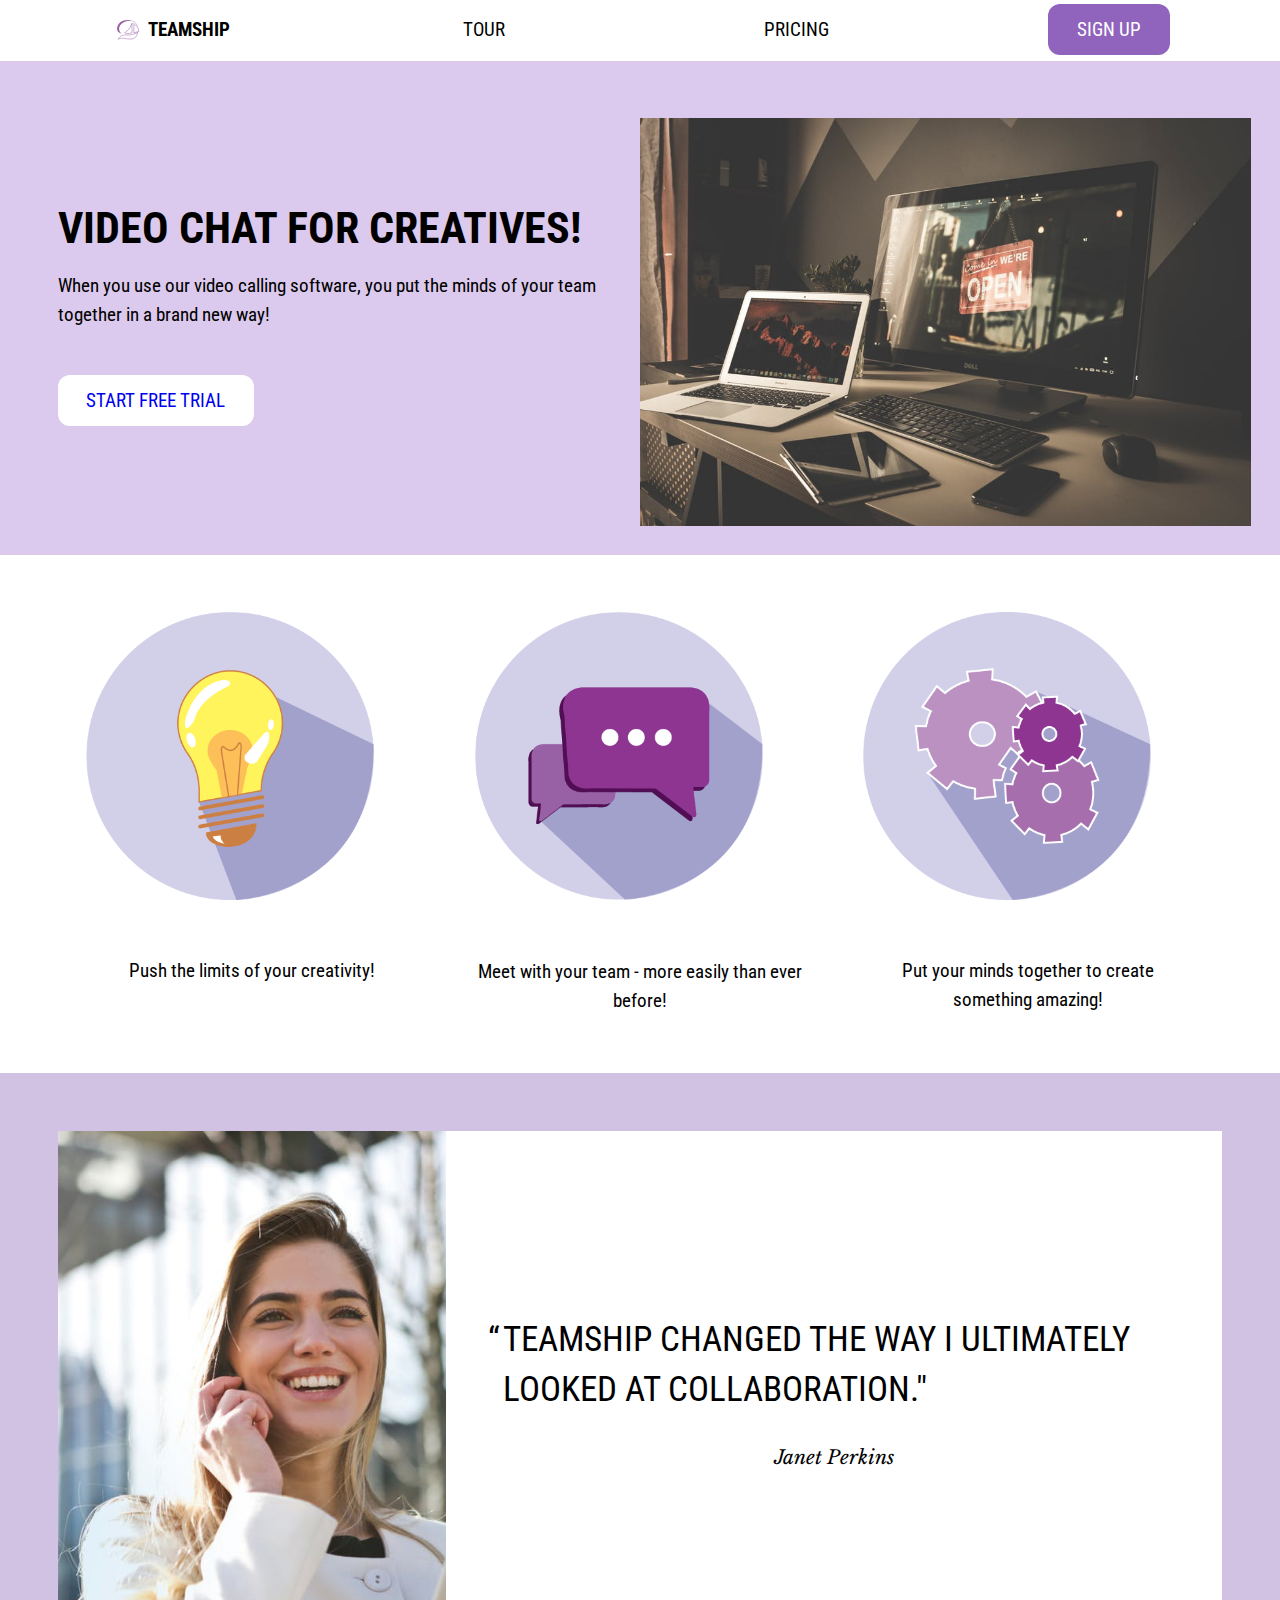
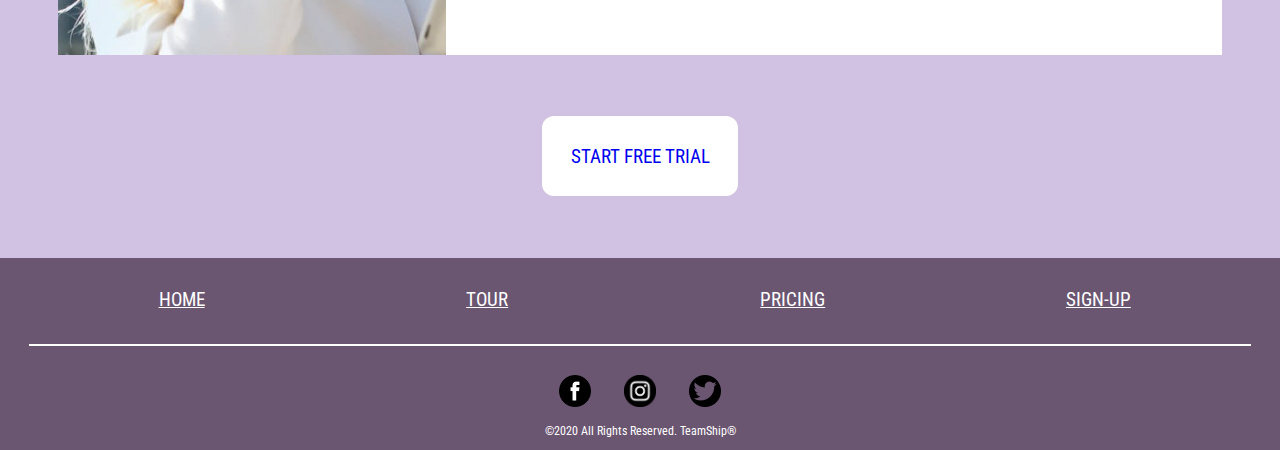
==== index.html @ e3e79ca8 "Adjust size of icons and align to screen" ====
<!DOCTYPE html>
<html lang="en-ca">
<head>
  <meta charset="utf-8">
  <title>SAAS Homepage</title>
  <meta name="viewport" content="width=device-width,initial-scale=1">
  <link href="css/modules.css" rel="stylesheet">
  <link href="css/grid.css" rel="stylesheet">
  <link href="css/type.css" rel="stylesheet">
  <link href="css/main.css" rel="stylesheet">
  <link href="https://fonts.googleapis.com/css2?family=Libre+Baskerville:ital,wght@0,400;0,700;1,400&family=Roboto+Condensed:wght@400;700&display=swap" rel="stylesheet">
</head>
<body>

  <ul class="skip-links">
    <li><a href="#main">Jump to main content</a></li>
    <li><a href="#nav">Jump to navigation</a></li>
    <li><a href="#quote">Jump to testimonial</a></li>
  </ul>

  <header>
    <nav id="nav" role="navigation" class="roboto large-nav island-1-2">
      <ul class="list-group-inline grid grid-middle text-center">
        <li class="unit m-1-4">
          <a class="island-1-2" href="index.html">
            <i class="icon i-32">
              <img class="img-flex" src="icons/logo.svg" alt="Purple boat logo">
            </i>
            <span class="icon-label text-left bold">TEAMSHIP</span>
          </a>
        </li>
        <li class="unit m-1-4">
          <a class="island-1-2" href="tour.html">TOUR</a>
        </li>
        <li class="unit m-1-4">
          <a  class="island-1-2" href="tour.html#pricing">PRICING</a>
        </li>
        <li class="unit m-1-4">
          <a class="sign-up island-1-2 gutter" href="sign-up.html">SIGN UP</a>
        </li>
      </ul>
    </nav>

    <nav id="nav" role="navigation" class="mobile island-1-2">
      <a href="index.html">
        <i class="icon i-48">
          <img class="img-flex" src="icons/logo.svg" alt="Purple boat logo">
        </i>
      </a>

      <input type="checkbox" class="nav-check" id="nav-check">
      <label class="nav-label" for="nav-check">
        <img class= "nav-open pad-t-1-2" src="icons/nav-open.svg" alt="Open Navigation">
        <img class="nav-close pad-t-1-2" src="icons/nav-closed.svg" alt="Close Navigation">
       </label>

      <ul class="nav-drop list-group">
        <li class="roboto text-center">
          <a href="index.html">Home</a>
          <a href="tour.html">Tour</a>
          <a href="tour.html#pricing">Pricing</a>
          <a href="sign-up.html">Sign Up</a>
        </li>
      </ul>
    </nav>

    <div role="banner" class="roboto banner island grid grid-middle">
      <div class="unit xs-1 s-1 m-1-2 pad-t gutter push">
        <h1 class="text-upper pad-b-1-2 push-0 yotta">Video Chat for Creatives!</h2>
        <p class="pad-b-2 push-0"> When you use our video calling software, you put the minds of your team together in a brand new way!</p>
        <a href="sign-up.html" class="banner-btn pad-b island-1-2 gutter">START FREE TRIAL</a>
      </div>
      <div class="unit xs-1 s-1 m-1-2 pad-t unit-content-center">
        <img class="img-flex" src="images\home-banner.jpeg" alt="Computer screen beside laptop and tablet on a desk">
      </div>
    </div>

  </header>

  <main id="main" role="main">

    <div class="grid gutter-2 pad-t pad-b icons">
      <div class="unit xs-1 s-1 m-1-3 l-1-3 island">
        <img class="gutter-2 pad-t img-flex push-2" src="images/lightbulb.png" alt="Lightbulb illustrative icon">
        <p class="roboto text-center push-0">Push the limits of your creativity!</p>
      </div>

      <div class="unit xs-1 s-1 m-1-3 l-1-3 island">
        <img class="gutter-2 pad-t img-flex push-2"  src="images/speech.png" alt="Purple speech bubbles illustrative icon">
        <p class="roboto text-center push-0">Meet with your team - more easily than ever before!</p>
      </div>

      <div class="unit xs-1 s-1 m-1-3 l-1-3 island">
        <img class="gutter-2 pad-t img-flex push-2" src="images/cogs.png" alt="Purple cogs illustrative icon">
        <p class="roboto text-center push-0 wrapper">Put your minds together to create something amazing!</p>
      </div>
    </div>

    <article id="quote" class="island-2">
      <div class="grid push-2">
        <div class="unit xs-1 m-1-3 unit-content-distribute crop">
          <img class="img-flex crop content-fill testimonial-img"  src="images/quote-person.jpeg" alt="Woman talking on phone">
        </div>
        <div class="unit-content-center-vertical quote unit xs-1 m-2-3 island-2">
          <p class="roboto text-upper exa"><span class="hang-punc">“</span>Teamship changed the way I ultimately looked at collaboration."</p>
          <cite>Janet Perkins</cite>
        </div>
      </div>

      <div class="island text-center">
        <a class="banner-btn island text-upper roboto" href="sign-up.html">Start Free Trial</a>
      </div>
    </article>

  </main>

  <footer role="contentinfo" class="relative roboto island">
    <nav class="footer-links grid">
      <div class="unit xs-1 s-1 m-1-4 push">
        <a class="island-1-2" href="index.html">HOME</a>
      </div>
      <div class="unit xs-1 s-1 m-1-4 push">
        <a class="island-1-2" href="tour.html">TOUR</a>
      </div>
      <div class="unit xs-1 s-1 m-1-4 push">
        <a class="island-1-2" href="tour.html">PRICING</a>
      </div>
      <div class="unit xs-1 s-1 m-1-4 push">
        <a class="island-1-2" href="sign-up.html">SIGN-UP</a>
      </div>
    </nav>

    <hr>

    <div class="grid">
      <ul class="list-group pin-rt push-r pad-t m-0 unit">
        <li class="pad-b">
          <a class="icon-link" href="#">
            <i class="icon i-32"><img src="images/facebook.png" alt="Facebook logo"></i>
          </a>
        </li>
        <li class="pad-b">
          <a class="icon-link" href="#">
            <i class="icon i-32"><img src="images/instagram.png" alt="Instagram logo"></i>
          </a>
        </li>
        <li class="pad">
          <a class="icon-link" href="#">
            <i class="icon i-32"><img src="images/twitter.png" alt="Twitter logo"></i>
          </a>
        </li>
      </ul>

      <ul class="unit xs-0 s-0 m-1 list-group list-group-inline text-center">
        <li class="pad-b-1-2 push-r">
          <a class="icon-link" href="#">
            <i class="icon i-32"><img src="images/facebook.png" alt="Facebook logo"></i>
          </a>
        </li>
        <li class="pad-b-1-2 push-r">
          <a class="icon-link" href="#">
            <i class="icon i-32"><img src="images/instagram.png" alt="Instagram logo"></i>
          </a>
        </li>
        <li class="pad-b-1-2">
          <a class="icon-link" href="#">
            <i class="icon i-32"><img src="images/twitter.png" alt="Twitter logo"></i>
          </a>
        </li>
      </ul>
    </div>

    <p class="push-0 center-content pico pin-bc island-1-4">©2020 All Rights Reserved. TeamShip®</p>
  </footer>

</body>
</html>
---- css/modules.css ----
/*
 * Modulifier || Code released under the UNLICENSE
 * Code under other copyrights & licenses listed below.
 * https://modulifier.web-dev.tools/#responsive;images;list-group;embed;media-object;icons;hidden;positioning;nice-lists;forms;buttons;accessibility;print
 */

@-moz-viewport { width: device-width; scale: 1; }
@-ms-viewport { width: device-width; scale: 1; }
@-o-viewport { width: device-width; scale: 1; }
@-webkit-viewport { width: device-width; scale: 1; }
@viewport { width: device-width; scale: 1; }

html {
  box-sizing: border-box;
  -moz-text-size-adjust: 100%;
  -ms-text-size-adjust: 100%;
  -webkit-text-size-adjust: 100%;
  text-size-adjust: 100%;
}

*, *::before, *::after {
  box-sizing: inherit;
}

body {
  margin: 0;
}

article,
aside,
details,
figcaption,
figure,
footer,
header,
main,
menu,
nav,
section,
summary {
  display: block;
}

audio,
canvas,
progress,
video {
  display: inline-block;
  vertical-align: baseline;
}

template {
  display: none;
}

details {
  cursor: pointer;
}

audio:not([controls]) {
  display: none;
  height: 0;
}

a,
area,
button,
input,
label,
select,
textarea,
[tabindex] {
  -ms-touch-action: manipulation;
  touch-action: manipulation;
}

img {
  border: 0;
}

.img-flex,
.img-flex img {
  display: block;
  width: 100%;
}

svg {
  fill: currentColor;
}

svg:not(:root) {
  overflow: hidden;
}

svg.img-flex {
  width: 100%;
  height: 100%;
}

.image-replacement, .ir {
  overflow: hidden;
  direction: ltr;
  text-align: left;
  text-indent: 100%;
  white-space: nowrap;
}

.list-group, .list-group-inline, .list-group--inline {
  padding-left: 0;
  list-style-type: none;
}

.list-group > dd {
  margin-left: 0;
}

.list-group-inline::before,
.list-group-inline::after,
.list-group--inline::before,
.list-group--inline::after {
  content: "";
  display: table;
}

.list-group-inline::after,
.list-group--inline::after {
  clear: both;
}

.list-group-inline > li,
.list-group--inline > li {
  display: inline-block;
}

.list-group-inline > dt,
.list-group--inline > dt {
  clear: left;
  float: left;
  width: 11em;
}

.list-group-inline > dd,
.list-group--inline > dd {
  float: left;
  min-width: 12em;
}

.embed {
  margin-left: 0;
  margin-right: 0;
  overflow: hidden;
  position: relative;
  width: 100%;
}

.embed-1by1, .embed--1by1 {
  padding-top: 100%; /* Square */
}

.embed-4by3, .embed--4by3 {
  padding-top: 75%; /* Traditional TV/computer screens */
}

.embed-iso216, .embed--iso216 {
  padding-top: 70.92%; /* A-standard paper sizes */
}

.embed-3by2, .embed--3by2 {
  padding-top: 66.6%; /* Classic 35 mm film & most digital photos, landscape */
}

.embed-2by3, .embed--2by3 {
  padding-top: 150%; /* Classic 35 mm film & most digital photos, portrait */
}

.embed-golden, .embed--golden {
  padding-top: 61.8%; /* The Golden Ratio */
}

.embed-16by9, .embed--16by9 {
  padding-top: 56.25%; /* HD TV */
}

.embed-185by100, .embed--185by100 {
  padding-top: 54.05%; /* Common widescreen cinema */
}

.embed-24by10, .embed--24by10 {
  padding-top: 41.667%; /* Widescreen cinema: 2.4:1 */
}

.embed-3by1, .embed--3by1 {
  padding-top: 33.3333%; /* Panorama photos */
}

.embed-4by1, .embed--4by1 {
  padding-top: 25%; /* Polyvision */
}

.embed-5by1, .embed--5by1 {
  padding-top: 20%; /* Really wide... */
}

.embed-item, .embed__item {
  min-height: 100%;
  left: 0;
  position: absolute;
  top: 0;
  width: 100%;
}

.media {
  overflow: hidden;
}

.media-img, .media__img {
  float: left;
}

.media-img-reversed, .media__img--reversed {
  float: right;
}

.media-img-stacked, .media__img--stacked {
  float: none;
}

.media-body, .media__body {
  overflow: hidden;
  min-width: 12em; /* Slightly less than 200px, responsiveness built in */
}

.icon {
  display: inline-block;
  position: relative;
  background: transparent none no-repeat center center;
  background-size: contain;
  vertical-align: middle;
}

.i-16, .i--16 {
  height: 16px;
  width: 16px;
}

.i-18, .i--18 {
  height: 18px;
  width: 18px;
}

.i-20, .i--20 {
  height: 20px;
  width: 20px;
}

.i-24, .i--24 {
  height: 24px;
  width: 24px;
}

.i-32, .i--32 {
  height: 32px;
  width: 32px;
}

.i-48, .i--48 {
  height: 48px;
  width: 48px;
}

.i-64, .i--64 {
  height: 64px;
  width: 64px;
}

.i-96, .i--96 {
  height: 96px;
  width: 96px;
}

.i-128, .i--128 {
  height: 128px;
  width: 128px;
}

.i-192, .i--192 {
  height: 192px;
  width: 192px;
}

.i-256, .i--256 {
  height: 256px;
  width: 256px;
}

.icon img,
.icon svg {
  left: 0;
  height: 100%;
  position: absolute;
  top: 0;
  width: 100%;
  fill: currentColor;
}

.icon-label {
  vertical-align: middle;
}

.icon-link,
.icon-link:focus,
.icon-link:hover {
  text-decoration: none;
}

[hidden], .hidden {
  /* stylelint-disable declaration-no-important */
  display: none !important;
  visibility: hidden !important;
  /* stylelint-enable */
}

.visually-hidden {
  height: 1px;
  margin: -1px;
  overflow: hidden;
  padding: 0;
  position: absolute;
  width: 1px;
  border: 0;
  clip: rect(0 0 0 0);
  clip-path: inset(50%);
}

.visually-hidden.focusable:active, .visually-hidden.focusable:focus {
  height: auto;
  margin: 0;
  overflow: visible;
  position: static;
  width: auto;
  clip: auto;
  clip-path: none;
}

.invisible {
  visibility: hidden;
}

.chop,
.crop {
  overflow: hidden;
}

.truncate {
  max-width: 100%;
  overflow: hidden;
  width: 100%;
  text-overflow: ellipsis;
  white-space: nowrap;
}

.scrollable {
  max-width: 100%;
  overflow-x: auto;
  overflow-y: hidden;
  -webkit-overflow-scrolling: touch;
}

.flex-row {
  display: -webkit-flex;
  display: -ms-flexbox;
  display: flex;
}

.flex-justify {
  -webkit-justify-content: space-between;
  -ms-flex-pack: space-between;
  justify-content: space-between;
}

.flex-align-center {
  -webkit-align-items: center;
  -ms-flex-align: center;
  align-items: center;
}

.center-text,
.center-flow {
  text-align: center;
}

.center-block {
  margin-left: auto;
  margin-right: auto;
}

.no-auto-margins,
.not-centered {
  /* stylelint-disable declaration-no-important */
  margin-left: 0 !important;
  margin-right: 0 !important;
  /* stylelint-enable */
}

.center-content,
.center-content-vertical,
.center-contents,
.center-contents-vertical {
  display: -webkit-flex;
  display: -ms-flexbox;
  display: flex;
  -webkit-justify-content: center;
  -ms-flex-pack: center;
  justify-content: center;
  -webkit-align-items: center;
  -ms-flex-align: center;
  align-items: center;
  -webkit-align-content: center;
  -ms-flex-line-pack: center;
  align-content: center;
  -webkit-flex-direction: column wrap;
  -ms-flex-direction: column wrap;
  flex-flow: column wrap;
}

.center-content-start,
.center-content-vertical-start,
.center-contents-start,
.center-contents-vertical-start {
  display: -webkit-flex;
  display: -ms-flexbox;
  display: flex;
  -webkit-justify-content: center;
  -ms-flex-pack: center;
  justify-content: center;
  -webkit-flex-direction: column wrap;
  -ms-flex-direction: column wrap;
  flex-flow: column wrap;
}

.center-content-horizontal,
.center-contents-horizontal {
  display: -webkit-flex;
  display: -ms-flexbox;
  display: flex;
  -webkit-justify-content: center;
  -ms-flex-pack: center;
  justify-content: center;
  -webkit-align-items: center;
  -ms-flex-align: center;
  align-items: center;
  -webkit-align-content: center;
  -ms-flex-line-pack: center;
  align-content: center;
  -webkit-flex-direction: row wrap;
  -ms-flex-direction: row wrap;
  flex-flow: row wrap;
}

.clearfix::after {
  content: " ";
  display: block;
  clear: both;
}

.left {
  float: left;
}

.right {
  float: right;
}

.inline {
  display: inline;
}

.block {
  display: block;
}

.inline-block, .ib {
  display: inline-block;
}

.valign-top {
  vertical-align: top;
}

.valign-bottom {
  vertical-align: bottom;
}

.valign-middle {
  vertical-align: middle;
}

.fixed {
  position: fixed;
}

.relative {
  position: relative;
}

[class*="pin-"],
.absolute {
  position: absolute;
}

.static {
  position: static;
}

.zindex-1 {
  z-index: 1;
}

.zindex-2 {
  z-index: 2;
}

.zindex-3 {
  z-index: 3;
}

.zindex-1000 {
  z-index: 1000;
}

.pin-top-left,
.pin-left-top,
.pin-tl,
.pin-lt {
  top: 0;
  left: 0;
}

.pin-top-right,
.pin-right-top,
.pin-tr,
.pin-rt {
  top: 0;
  right: 0;
}

.pin-bottom-left,
.pin-left-bottom,
.pin-bl,
.pin-lb {
  bottom: 0;
  left: 0;
}

.pin-bottom-right,
.pin-right-bottom,
.pin-br,
.pin-rb {
  bottom: 0;
  right: 0;
}

.pin-top-center,
.pin-center-top,
.pin-tc,
.pin-ct {
  left: 50%;
  top: 0;
  transform: translateX(-50%);
}

.pin-bottom-center,
.pin-center-bottom,
.pin-bc,
.pin-cb {
  bottom: 0;
  left: 50%;
  transform: translateX(-50%);
}

.pin-center-left,
.pin-left-center,
.pin-cl,
.pin-lc {
  left: 0;
  top: 50%;
  transform: translateY(-50%);
}

.pin-center-right,
.pin-right-center,
.pin-cr,
.pin-rc {
  right: 0;
  top: 50%;
  transform: translateY(-50%);
}

.pin-center, .pin-c {
  left: 50%;
  top: 50%;
  transform: translate(-50%, -50%);
}

.width-quarter, .w-1-4 {
  width: 25%;
}

.width-half, .w-1-2 {
  width: 50%;
}

.width-full, .w-1 {
  width: 100%;
}

.height-quarter, .h-1-4 {
  height: 25%;
}

.height-half, .h-1-2 {
  height: 50%;
}

.height-full, .h-1 {
  height: 100%;
}

.height-win-quarter, .h-w-1-4 {
  height: 25vh;
  max-height: 46em;
}

.height-win-half, .h-w-1-2 {
  height: 50vh;
  max-height: 46em;
}

.height-win-full, .h-w-1 {
  height: 100vh;
  max-height: 46em;
}

ul {
  list-style-type: none;
}

ul > li::before {
  content: "·";
  float: left;
  margin-left: -1.6em;
  width: 1.3em;
  text-align: right;
}

ol {
  counter-reset: ol-simple-numbers;
  list-style-type: none;
}

ol > li::before {
  float: left;
  margin-left: -1.6em;
  width: 1.3em;
  counter-increment: ol-simple-numbers;
  content: counter(ol-simple-numbers);
  text-align: right;
}

.list-group > li::before,
.list-group-inline > li::before,
.list-group--inline > li::before {
  content: none;
}

/* stylelint-disable no-descending-specificity */

/*
 * (c) Nicolas Gallagher and Jonathan Neal of Normalize.css || MIT License
 *     https://necolas.github.io/normalize.css/
 */

button,
input,
optgroup,
select,
textarea {
  color: inherit;
  font: inherit;
  margin: 0;
}

button,
input {
  overflow: visible;
}

button,
select {
  text-transform: none;
}

button,
html [type="button"],
[type="reset"],
[type="submit"] {
  -webkit-appearance: button;
  cursor: pointer;
}

button[disabled],
html input[disabled] {
  cursor: default;
}

button::-moz-focus-inner,
input::-moz-focus-inner {
  border: 0;
  padding: 0;
}

[type="checkbox"],
[type="radio"] {
  opacity: 0;
  position: absolute;
  height: 1px;
  width: 1px;
}

[type="number"]::-webkit-inner-spin-button,
[type="number"]::-webkit-outer-spin-button {
  height: auto;
}

[type="search"]::-webkit-search-cancel-button,
[type="search"]::-webkit-search-decoration {
  -webkit-appearance: none;
}

fieldset {
  padding-left: 0;
  padding-right: 0;

  border: 0;
  border-top: 2px solid #666;
}

legend {
  color: inherit;
  display: table;
  max-width: 100%;
  padding: 0 .3em 0 0;
  white-space: normal;

  border: 0;

  font-weight: bold;
}

optgroup {
  font-weight: bold;
}

::-webkit-input-placeholder {
  color: inherit;
  opacity: .54;
}

::-webkit-file-upload-button {
  -webkit-appearance: button;
  font: inherit;
}

/* End Normalize.css code */

label,
.label-block {
  display: block;
  cursor: pointer;
}

[type="checkbox"] + label,
[type="radio"] + label,
.label-inline {
  display: inline-block;
}

input:not([type]),
[type="text"],
[type="number"],
[type="search"],
[type="url"],
[type="email"],
[type="password"],
[type="tel"],
[type="datetime-local"],
[type="month"],
[type="week"],
[type="date"],
[type="time"],
[type="range"],
select,
textarea {
  -moz-appearance: none;
  -webkit-appearance: none;
  appearance: none;
}

input,
textarea {
  display: block;
  width: 100%;

  background-color: #fff;
  border: 2px solid #666;
  border-radius: 0;
}

label {
  vertical-align: middle;
}

textarea {
  max-width: 100%;
  min-height: 4em;
  overflow: auto;
}

[type="color"] {
  display: inline-block;
  width: 2em;
}

select {
  display: block;
  width: 100%;

  background-image: url("data:image/svg+xml,%3Csvg xmlns='http://www.w3.org/2000/svg' width='256' height='256' viewBox='0 0 256 256'%3E%3Cpath fill='none' stroke='%23000' stroke-miterlimit='10' stroke-width='70' d='M36.3 82.1l91.9 91.8 91.5-91.8'/%3E%3C/svg%3E");
  background-repeat: no-repeat;
  background-position: calc(100% - .4em) center;
  background-size: 18px auto;
  background-color: #fff;
  border: 2px solid #666;
  border-radius: 0;
}

[type="checkbox"] + label::before {
  content: " ";
  display: inline-block;
  height: 1.8em;
  margin-right: .3em;
  position: relative;
  vertical-align: middle;
  top: -.1em;
  width: 1.8em;

  background-color: #fff;
  background-size: cover;
  border: 2px solid #666;

  line-height: inherit;
}

[type="checkbox"]:checked + label::before {
  background-image: url("data:image/svg+xml,%3Csvg xmlns='http://www.w3.org/2000/svg' width='256' height='256' viewBox='0 0 256 256'%3E%3Cpath fill='none' stroke='%23000' stroke-miterlimit='10' stroke-width='50' d='M49.9 130.1l50.8 50.7L206.1 75.2'/%3E%3C/svg%3E");
}

[type="checkbox"]:focus + label::before {
  outline: 3px solid #000;
  z-index: 1000;
}

[type="radio"] + label::before {
  content: " ";
  display: inline-block;
  height: 1.8em;
  margin-right: .3em;
  position: relative;
  vertical-align: middle;
  top: -.1em;
  width: 1.8em;

  background-color: #fff;
  background-size: cover;
  border: 2px solid #666;
  border-radius: 50%;

  line-height: inherit;
}

[type="radio"]:checked + label::before {
  background-image: url("data:image/svg+xml,%3Csvg xmlns='http://www.w3.org/2000/svg' width='256' height='256' viewBox='0 0 256 256'%3E%3Ccircle cx='128' cy='128' r='70.4'/%3E%3C/svg%3E");
}

[type="radio"]:focus + label::before,
[type="radio"] + label:focus::before {
  box-shadow: 0 0 0 3px #000;
  z-index: 1000;
}

[type="range"] {
  border: 0;
  background-color: #fff;
}

[type="range"]::-webkit-slider-runnable-track {
  height: 6px;

  -webkit-appearance: none;
  appearance: none;
  background-color: #ccc;
  border: 0;
  border-radius: 3px;
}

[type="range"]:active::-webkit-slider-runnable-track {
  background-color: #ccc;
}

[type="range"]::-moz-range-track {
  height: 6px;

  -moz-appearance: none;
  appearance: none;
  background-color: #ccc;
  border: 0;
  border-radius: 3px;
}

[type="range"]:active::-moz-range-track {
  background-color: #ccc;
}

[type="range"]::-ms-track {
  height: 6px;

  -ms-appearance: none;
  appearance: none;
  background-color: #ccc;
  border: 0;
  border-radius: 3px;
}

[type="range"]:active::-ms-track {
  background-color: #ccc;
}

[type="range"]::-webkit-slider-thumb {
  margin-top: -4px;
  height: 16px;
  width: 16px;

  -webkit-appearance: none;
  appearance: none;
  background-color: #000;
  border: none;
  border-radius: 50%;
}

[type="range"]:hover::-webkit-slider-thumb {
  background-color: #000;
}

[type="range"]:active::-webkit-slider-thumb {
  background-color: #000;
}

[type="range"]::-moz-range-thumb {
  margin-top: -4px;
  height: 16px;
  width: 16px;

  -webkit-appearance: none;
  appearance: none;
  background-color: #000;
  border: none;
  border-radius: 50%;
}

[type="range"]:hover::-moz-range-thumb {
  background-color: #000;
}

[type="range"]:active::-moz-range-thumb {
  background-color: #000;
}

[type="range"]::-ms-thumb {
  margin-top: -4px;
  height: 16px;
  width: 16px;

  -webkit-appearance: none;
  appearance: none;
  background-color: #000;
  border: none;
  border-radius: 50%;
}

[type="range"]:hover::-ms-thumb {
  background-color: #000;
}

[type="range"]:active::-ms-thumb {
  background-color: #000;
}

[type="checkbox"].hide-custom-input + label::before,
[type="checkbox"] + .hide-custom-input::before,
[type="radio"].hide-custom-input + label::before,
[type="radio"] + .hide-custom-input::before {
  content: none;
  display: none;
}

/* stylelint-enable */

.link-box {
  display: block;
  text-decoration: none;
}

/* stylelint-disable no-descending-specificity */

button,
.btn {
  cursor: pointer;
  display: inline-block;
  margin: 0;
  overflow: visible;
  padding: .375em .75em .42em;
  -webkit-appearance: none;
  -moz-appearance: none;
  appearance: none;
  background-color: #333;
  border-radius: 4px;
  border: 3px solid #333;
  color: #fff;
  font: inherit;
  text-decoration: none;
  text-transform: none;
}

button::-moz-focus-inner {
  border: 0;
  padding: 0;
}

/* stylelint-enable */

button:focus,
button:hover,
.btn:focus,
.btn:hover {
  background-color: #000;
  border-color: #000;
  color: #fff;
}

button[disabled] {
  cursor: default;
}

.btn-light, .btn--light {
  background-color: #e2e2e2;
  border-color: #e2e2e2;
  color: #000;
}

.btn-light:focus,
.btn-light:hover,
.btn--light:focus,
.btn--light:hover {
  background-color: #666;
  border-color: #666;
  color: #fff;
}

.btn-ghost,
.btn--ghost {
  background-color: transparent;
  border-color: #333;
  color: #000;
}

.btn-ghost:focus,
.btn-ghost:hover,
.btn--ghost:focus,
.btn--ghost:hover {
  background-color: #e2e2e2;
  border-color: #000;
  color: #000;
}

.btn-link {
  display: inline;
  padding: 0;
  background-color: transparent;
  border-radius: 0;
  border: 0;
  color: inherit;
}

.btn-link:focus,
.btn-link:hover {
  background-color: transparent;
  color: inherit;
}

a:hover, a:active {
  outline: none;
}

a:focus,
[tabindex="0"]:focus,
details:focus,
summary:focus,
input:focus,
textarea:focus,
button:focus,
select:focus {
  outline: 3px solid #000;
  outline-offset: 0;
}

a:focus, [tabindex="0"]:focus {
  outline-offset: 3px;
}

.skip-links {
  margin: 0;
  padding: 0;
  list-style-type: none;
}

.skip-links > li::before {
  content: none; /* Remove the bullets if nice lists is selected */
}

.skip-links a,
.skip-links button {
  padding: .5em .75em;
  position: absolute;
  top: -10em;
  z-index: 10000; /* To make sure they're always on top */
  background-color: #000;
  border: 0;
  color: #fff;
  font-size: 1.125rem;
  font-weight: bold;
  text-decoration: none;
}

.skip-links a:focus,
.skip-links button:focus {
  outline-offset: 3px;
  top: 0;
}

[aria-busy="true"] {
  cursor: progress;
}

[aria-controls] {
  cursor: pointer;
}

[aria-disabled] {
  cursor: default;
}

.print-only {
  display: none;
  visibility: hidden;
}

.page-break-before {
  page-break-before: always;
}

.page-break-after {
  page-break-after: always;
}

.no-page-break-inside {
  page-break-inside: avoid;
}

@media print {

  /* stylelint-disable declaration-no-important */

  .no-print {
    display: none !important;
    visibility: hidden !important;
  }

  .print-only,
  .force-print {
    display: block !important;
    visibility: visible !important;
  }

  /* stylelint-enable */

  .visually-hidden.force-print {
    height: auto;
    margin: 0;
    overflow: visible;
    padding: 0;
    position: static;
    width: auto;
    border: 0;
    clip: initial;
    clip-path: none;
  }

  /*
   * (c) Fabien Sa || MIT License
   *     http://bafs.github.io/Gutenberg/
   */

  table,
  blockquote,
  pre,
  code,
  figure,
  li,
  hr,
  ul,
  ol,
  a,
  tr {
    page-break-inside: avoid;
  }

  h1, h2, h3, h4, h5, h6, p, a {
    orphans: 3;
    widows: 3;
  }

  h1,
  h2,
  h3,
  h4,
  h5,
  h6 {
    page-break-after: avoid;
    page-break-inside: avoid;
  }

  h1 + p,
  h2 + p,
  h3 + p,
  h4 + p,
  h5 + p,
  h6 + p {
    page-break-before: avoid;
  }

  img {
    page-break-after: auto;
    page-break-before: auto;
    page-break-inside: avoid;
  }

  /* stylelint-disable declaration-no-important */

  pre {
    white-space: pre-wrap !important;
    word-wrap: break-word;
  }

  /* stylelint-enable */

  /* End Gutenberg code */

  /*
   * (c) HTML5 Boilerplate || MIT License
   *     https://html5boilerplate.com/
   */

  /* stylelint-disable declaration-no-important */

  *, *::before, *::after, *::first-letter, *::first-line {
    background: none transparent !important;
    color: #000 !important;
    box-shadow: none !important;
    text-shadow: none !important;
  }

  /* stylelint-enable */

  a, a:visited {
    text-decoration: underline;
  }

  a[href]::after {
    content: " (" attr(href) ")";
  }

  abbr[title]::after {
    content: " (" attr(title) ")";
  }

  a[href^="#"]::after,
  a[href^="javascript:"]::after,
  a.no-print-href::after,
  a.href-no-print::after {
    content: "";
  }

  thead {
    display: table-header-group;
  }

  /* End HTML5 Boilerplate code */

}
---- css/grid.css ----
/*
  Gridifier || Code released under the UNLICENSE
  https://gridifier.web-dev.tools/#xs,4,0,0,0;s,4,25,0,0;m,4,38,1,1;l,4,60,1,1
*/

.grid {
  margin: 0;
  padding: 0;
  letter-spacing: -.31em;
  text-rendering: optimizeSpeed;
  display: -webkit-flex;
  display: -ms-flexbox;
  display: flex;
  -webkit-flex-flow: row wrap;
  -ms-flex-flow: row wrap;
  flex-flow: row wrap;
}

.grid-bottom {
  -webkit-align-items: flex-end;
  -ms-align-items: flex-end;
  align-items: flex-end;
}

.grid-middle {
  -webkit-align-items: center;
  -ms-align-items: center;
  align-items: center;
}

.grid-stretch {
  -webkit-align-items: stretch;
  -ms-align-items: stretch;
  align-items: stretch;
}

.opera-only :-o-prefocus,
.grid {
  word-spacing: -.43em;
}

.unit {
  letter-spacing: normal;
  text-rendering: auto;
  vertical-align: top;
  word-spacing: normal;
  display: inline-block;
  visibility: visible;
}

.grid-bottom .unit {
  vertical-align: bottom;
}

.grid-middle .unit {
  vertical-align: middle;
}

[class*="unit-push-"],
[class*="unit-pull-"] {
  position: relative;
}

.unit-content-distribute {
  display: -ms-flexbox;
  display: -webkit-flex;
  display: flex;
  -ms-flex-direction: column;
  -webkit-flex-direction: column;
  flex-direction: column;
  -ms-flex-pack: justify;
  -webkit-justify-content: space-between;
  justify-content: space-between;
}

.unit-content-center,
.unit-content-center-vertical {
  display: -webkit-flex;
  display: -ms-flexbox;
  display: flex;
  -webkit-justify-content: center;
  -ms-flex-pack: center;
  justify-content: center;
  -webkit-align-items: center;
  -ms-flex-align: center;
  align-items: center;
  -webkit-align-content: center;
  -ms-flex-line-pack: center;
  align-content: center;
  -webkit-flex-direction: column wrap;
  -ms-flex-direction: column wrap;
  flex-flow: column wrap;
}

.unit-content-center-horizontal {
  display: -webkit-flex;
  display: -ms-flexbox;
  display: flex;
  -webkit-justify-content: center;
  -ms-flex-pack: center;
  justify-content: center;
  -webkit-align-items: center;
  -ms-flex-align: center;
  align-items: center;
  -webkit-align-content: center;
  -ms-flex-line-pack: center;
  align-content: center;
  -webkit-flex-direction: row wrap;
  -ms-flex-direction: row wrap;
  flex-flow: row wrap;
}

.content-fill,
.content-stretch {
  -ms-flex-grow: 2;
  -webkit-flex-grow: 2;
  flex-grow: 2;
  max-width: 100%; /* @bugfix: IE 10, 11 */
}

.content-shrink {
  -ms-align-self: center;
  -webkit-align-self: center;
  align-self: center;
}

.unit-xs-hidden,
.xs-0 {
  display: none;
  visibility: hidden;
}

.unit-xs-centered {
  margin: 0 auto;
}

.unit-xs-1,
.xs-1 {
  display: block;
  visibility: visible;
  width: 100%;
}

.unit-xs-1-2,
.xs-1-2 {
  width: 50%;
}

.unit-xs-1-3,
.xs-1-3 {
  width: 33.3333%;
}

.unit-xs-2-3,
.xs-2-3 {
  width: 66.6667%;
}

.unit-xs-1-4,
.xs-1-4 {
  width: 25%;
}

.unit-xs-3-4,
.xs-3-4 {
  width: 75%;
}

.unit-xs-1-2,
.xs-1-2,
.unit-xs-1-3,
.xs-1-3,
.unit-xs-2-3,
.xs-2-3,
.unit-xs-1-4,
.xs-1-4,
.unit-xs-3-4,
.xs-3-4 {
  display: inline-block;
  visibility: visible;
}

.unit-xs-1-2[class*="-content-"],
.xs-1-2[class*="-content-"],
.unit-xs-1-3[class*="-content-"],
.xs-1-3[class*="-content-"],
.unit-xs-2-3[class*="-content-"],
.xs-2-3[class*="-content-"],
.unit-xs-1-4[class*="-content-"],
.xs-1-4[class*="-content-"],
.unit-xs-3-4[class*="-content-"],
.xs-3-4[class*="-content-"] {
  display: -webkit-flex;
  display: -ms-flexbox;
  display: flex;
}

.unit-xs-content-distribute,
.xs-content-distribute {
  display: -ms-flexbox;
  display: -webkit-flex;
  display: flex;
  -ms-flex-direction: column;
  -webkit-flex-direction: column;
  flex-direction: column;
  -ms-flex-pack: justify;
  -webkit-justify-content: space-between;
  justify-content: space-between;
}

.unit-xs-content-center,
.unit-xs-content-center-vertical {
  display: -webkit-flex;
  display: -ms-flexbox;
  display: flex;
  -webkit-justify-content: center;
  -ms-flex-pack: center;
  justify-content: center;
  -webkit-align-items: center;
  -ms-flex-align: center;
  align-items: center;
  -webkit-align-content: center;
  -ms-flex-line-pack: center;
  align-content: center;
  -webkit-flex-direction: column wrap;
  -ms-flex-direction: column wrap;
  flex-flow: column wrap;
}

.unit-xs-content-center-horizontal {
  display: -webkit-flex;
  display: -ms-flexbox;
  display: flex;
  -webkit-justify-content: center;
  -ms-flex-pack: center;
  justify-content: center;
  -webkit-align-items: center;
  -ms-flex-align: center;
  align-items: center;
  -webkit-align-content: center;
  -ms-flex-line-pack: center;
  align-content: center;
  -webkit-flex-direction: row wrap;
  -ms-flex-direction: row wrap;
  flex-flow: row wrap;
}

.xs-content-fill,
.xs-content-stretch {
  -ms-flex-grow: 2;
  -webkit-flex-grow: 2;
  flex-grow: 2;
  max-width: 100%; /* @bugfix: IE 10, 11 */
}

.xs-content-shrink {
  -ms-align-self: center;
  -webkit-align-self: center;
  align-self: center;
}

@media only screen and (min-width: 25em) {

  .unit-s-hidden,
  .s-0 {
    display: none;
    visibility: hidden;
  }

  .unit-s-centered {
    margin: 0 auto;
  }

  .unit-s-1,
  .s-1 {
    display: block;
    visibility: visible;
    width: 100%;
  }

  .unit-s-1-2,
  .s-1-2 {
    width: 50%;
  }

  .unit-s-1-3,
  .s-1-3 {
    width: 33.3333%;
  }

  .unit-s-2-3,
  .s-2-3 {
    width: 66.6667%;
  }

  .unit-s-1-4,
  .s-1-4 {
    width: 25%;
  }

  .unit-s-3-4,
  .s-3-4 {
    width: 75%;
  }

  .unit-s-1-2,
  .s-1-2,
  .unit-s-1-3,
  .s-1-3,
  .unit-s-2-3,
  .s-2-3,
  .unit-s-1-4,
  .s-1-4,
  .unit-s-3-4,
  .s-3-4 {
    display: inline-block;
    visibility: visible;
  }

  .unit-s-1-2[class*="-content-"],
  .s-1-2[class*="-content-"],
  .unit-s-1-3[class*="-content-"],
  .s-1-3[class*="-content-"],
  .unit-s-2-3[class*="-content-"],
  .s-2-3[class*="-content-"],
  .unit-s-1-4[class*="-content-"],
  .s-1-4[class*="-content-"],
  .unit-s-3-4[class*="-content-"],
  .s-3-4[class*="-content-"] {
    display: -webkit-flex;
    display: -ms-flexbox;
    display: flex;
  }

  .unit-s-content-distribute,
  .s-content-distribute {
    display: -ms-flexbox;
    display: -webkit-flex;
    display: flex;
    -ms-flex-direction: column;
    -webkit-flex-direction: column;
    flex-direction: column;
    -ms-flex-pack: justify;
    -webkit-justify-content: space-between;
    justify-content: space-between;
  }

  .unit-s-content-center,
  .unit-s-content-center-vertical {
    display: -webkit-flex;
    display: -ms-flexbox;
    display: flex;
    -webkit-justify-content: center;
    -ms-flex-pack: center;
    justify-content: center;
    -webkit-align-items: center;
    -ms-flex-align: center;
    align-items: center;
    -webkit-align-content: center;
    -ms-flex-line-pack: center;
    align-content: center;
    -webkit-flex-direction: column wrap;
    -ms-flex-direction: column wrap;
    flex-flow: column wrap;
  }

  .unit-s-content-center-horizontal {
    display: -webkit-flex;
    display: -ms-flexbox;
    display: flex;
    -webkit-justify-content: center;
    -ms-flex-pack: center;
    justify-content: center;
    -webkit-align-items: center;
    -ms-flex-align: center;
    align-items: center;
    -webkit-align-content: center;
    -ms-flex-line-pack: center;
    align-content: center;
    -webkit-flex-direction: row wrap;
    -ms-flex-direction: row wrap;
    flex-flow: row wrap;
  }

  .s-content-fill,
  .s-content-stretch {
    -ms-flex-grow: 2;
    -webkit-flex-grow: 2;
    flex-grow: 2;
    max-width: 100%; /* @bugfix: IE 10, 11 */
  }

  .s-content-shrink {
    -ms-align-self: center;
    -webkit-align-self: center;
    align-self: center;
  }

}

@media only screen and (min-width: 38em) {

  .unit-m-hidden,
  .m-0 {
    display: none;
    visibility: hidden;
  }

  .unit-m-centered {
    margin: 0 auto;
  }

  .unit-m-1,
  .m-1 {
    display: block;
    visibility: visible;
    width: 100%;
  }

  .unit-offset-m-0 {
    margin-left: 0;
  }

  .unit-push-m-0,
  .unit-pull-m-0 {
    left: 0;
  }

  .unit-m-1-2,
  .m-1-2 {
    width: 50%;
  }

  .unit-offset-m-1-2 {
    margin-left: 50%;
  }

  .unit-push-m-1-2 {
    left: 50%;
  }

  .unit-pull-m-1-2 {
    left: -50%;
  }

  .unit-m-1-3,
  .m-1-3 {
    width: 33.3333%;
  }

  .unit-offset-m-1-3 {
    margin-left: 33.3333%;
  }

  .unit-push-m-1-3 {
    left: 33.3333%;
  }

  .unit-pull-m-1-3 {
    left: -33.3333%;
  }

  .unit-m-2-3,
  .m-2-3 {
    width: 66.6667%;
  }

  .unit-offset-m-2-3 {
    margin-left: 66.6667%;
  }

  .unit-push-m-2-3 {
    left: 66.6667%;
  }

  .unit-pull-m-2-3 {
    left: -66.6667%;
  }

  .unit-m-1-4,
  .m-1-4 {
    width: 25%;
  }

  .unit-offset-m-1-4 {
    margin-left: 25%;
  }

  .unit-push-m-1-4 {
    left: 25%;
  }

  .unit-pull-m-1-4 {
    left: -25%;
  }

  .unit-m-3-4,
  .m-3-4 {
    width: 75%;
  }

  .unit-offset-m-3-4 {
    margin-left: 75%;
  }

  .unit-push-m-3-4 {
    left: 75%;
  }

  .unit-pull-m-3-4 {
    left: -75%;
  }

  .unit-m-1-2,
  .m-1-2,
  .unit-m-1-3,
  .m-1-3,
  .unit-m-2-3,
  .m-2-3,
  .unit-m-1-4,
  .m-1-4,
  .unit-m-3-4,
  .m-3-4 {
    display: inline-block;
    visibility: visible;
  }

  .unit-m-1-2[class*="-content-"],
  .m-1-2[class*="-content-"],
  .unit-m-1-3[class*="-content-"],
  .m-1-3[class*="-content-"],
  .unit-m-2-3[class*="-content-"],
  .m-2-3[class*="-content-"],
  .unit-m-1-4[class*="-content-"],
  .m-1-4[class*="-content-"],
  .unit-m-3-4[class*="-content-"],
  .m-3-4[class*="-content-"] {
    display: -webkit-flex;
    display: -ms-flexbox;
    display: flex;
  }

  .unit-m-content-distribute,
  .m-content-distribute {
    display: -ms-flexbox;
    display: -webkit-flex;
    display: flex;
    -ms-flex-direction: column;
    -webkit-flex-direction: column;
    flex-direction: column;
    -ms-flex-pack: justify;
    -webkit-justify-content: space-between;
    justify-content: space-between;
  }

  .unit-m-content-center,
  .unit-m-content-center-vertical {
    display: -webkit-flex;
    display: -ms-flexbox;
    display: flex;
    -webkit-justify-content: center;
    -ms-flex-pack: center;
    justify-content: center;
    -webkit-align-items: center;
    -ms-flex-align: center;
    align-items: center;
    -webkit-align-content: center;
    -ms-flex-line-pack: center;
    align-content: center;
    -webkit-flex-direction: column wrap;
    -ms-flex-direction: column wrap;
    flex-flow: column wrap;
  }

  .unit-m-content-center-horizontal {
    display: -webkit-flex;
    display: -ms-flexbox;
    display: flex;
    -webkit-justify-content: center;
    -ms-flex-pack: center;
    justify-content: center;
    -webkit-align-items: center;
    -ms-flex-align: center;
    align-items: center;
    -webkit-align-content: center;
    -ms-flex-line-pack: center;
    align-content: center;
    -webkit-flex-direction: row wrap;
    -ms-flex-direction: row wrap;
    flex-flow: row wrap;
  }

  .m-content-fill,
  .m-content-stretch {
    -ms-flex-grow: 2;
    -webkit-flex-grow: 2;
    flex-grow: 2;
    max-width: 100%; /* @bugfix: IE 10, 11 */
  }

  .m-content-shrink {
    -ms-align-self: center;
    -webkit-align-self: center;
    align-self: center;
  }

}

@media only screen and (min-width: 60em) {

  .unit-l-hidden,
  .l-0 {
    display: none;
    visibility: hidden;
  }

  .unit-l-centered {
    margin: 0 auto;
  }

  .unit-l-1,
  .l-1 {
    display: block;
    visibility: visible;
    width: 100%;
  }

  .unit-offset-l-0 {
    margin-left: 0;
  }

  .unit-push-l-0,
  .unit-pull-l-0 {
    left: 0;
  }

  .unit-l-1-2,
  .l-1-2 {
    width: 50%;
  }

  .unit-offset-l-1-2 {
    margin-left: 50%;
  }

  .unit-push-l-1-2 {
    left: 50%;
  }

  .unit-pull-l-1-2 {
    left: -50%;
  }

  .unit-l-1-3,
  .l-1-3 {
    width: 33.3333%;
  }

  .unit-offset-l-1-3 {
    margin-left: 33.3333%;
  }

  .unit-push-l-1-3 {
    left: 33.3333%;
  }

  .unit-pull-l-1-3 {
    left: -33.3333%;
  }

  .unit-l-2-3,
  .l-2-3 {
    width: 66.6667%;
  }

  .unit-offset-l-2-3 {
    margin-left: 66.6667%;
  }

  .unit-push-l-2-3 {
    left: 66.6667%;
  }

  .unit-pull-l-2-3 {
    left: -66.6667%;
  }

  .unit-l-1-4,
  .l-1-4 {
    width: 25%;
  }

  .unit-offset-l-1-4 {
    margin-left: 25%;
  }

  .unit-push-l-1-4 {
    left: 25%;
  }

  .unit-pull-l-1-4 {
    left: -25%;
  }

  .unit-l-3-4,
  .l-3-4 {
    width: 75%;
  }

  .unit-offset-l-3-4 {
    margin-left: 75%;
  }

  .unit-push-l-3-4 {
    left: 75%;
  }

  .unit-pull-l-3-4 {
    left: -75%;
  }

  .unit-l-1-2,
  .l-1-2,
  .unit-l-1-3,
  .l-1-3,
  .unit-l-2-3,
  .l-2-3,
  .unit-l-1-4,
  .l-1-4,
  .unit-l-3-4,
  .l-3-4 {
    display: inline-block;
    visibility: visible;
  }

  .unit-l-1-2[class*="-content-"],
  .l-1-2[class*="-content-"],
  .unit-l-1-3[class*="-content-"],
  .l-1-3[class*="-content-"],
  .unit-l-2-3[class*="-content-"],
  .l-2-3[class*="-content-"],
  .unit-l-1-4[class*="-content-"],
  .l-1-4[class*="-content-"],
  .unit-l-3-4[class*="-content-"],
  .l-3-4[class*="-content-"] {
    display: -webkit-flex;
    display: -ms-flexbox;
    display: flex;
  }

  .unit-l-content-distribute,
  .l-content-distribute {
    display: -ms-flexbox;
    display: -webkit-flex;
    display: flex;
    -ms-flex-direction: column;
    -webkit-flex-direction: column;
    flex-direction: column;
    -ms-flex-pack: justify;
    -webkit-justify-content: space-between;
    justify-content: space-between;
  }

  .unit-l-content-center,
  .unit-l-content-center-vertical {
    display: -webkit-flex;
    display: -ms-flexbox;
    display: flex;
    -webkit-justify-content: center;
    -ms-flex-pack: center;
    justify-content: center;
    -webkit-align-items: center;
    -ms-flex-align: center;
    align-items: center;
    -webkit-align-content: center;
    -ms-flex-line-pack: center;
    align-content: center;
    -webkit-flex-direction: column wrap;
    -ms-flex-direction: column wrap;
    flex-flow: column wrap;
  }

  .unit-l-content-center-horizontal {
    display: -webkit-flex;
    display: -ms-flexbox;
    display: flex;
    -webkit-justify-content: center;
    -ms-flex-pack: center;
    justify-content: center;
    -webkit-align-items: center;
    -ms-flex-align: center;
    align-items: center;
    -webkit-align-content: center;
    -ms-flex-line-pack: center;
    align-content: center;
    -webkit-flex-direction: row wrap;
    -ms-flex-direction: row wrap;
    flex-flow: row wrap;
  }

  .l-content-fill,
  .l-content-stretch {
    -ms-flex-grow: 2;
    -webkit-flex-grow: 2;
    flex-grow: 2;
    max-width: 100%; /* @bugfix: IE 10, 11 */
  }

  .l-content-shrink {
    -ms-align-self: center;
    -webkit-align-self: center;
    align-self: center;
  }

}
---- css/type.css ----
/*
  Typografier || Code released under the UNLICENSE
  https://typografier.web-dev.tools/#0,100,1.3,1.067,1;38,110,1.4,1.125,1;60,120,1.5,1.125,1;90,130,1.5,1.125,1
*/

html {
  font-size: 100%;
  line-height: 1.3;
}

a {
  background-color: transparent;
  -webkit-text-decoration-skip: objects;
}

sub,
sup {
  font-size: .75em;
  line-height: 1px;
  position: relative;
  vertical-align: baseline;
}

sup {
  top: -.5em;
}

sub {
  bottom: -.25em;
}

pre,
code,
kbd,
samp {
  font-size: 1em;
}

abbr[title] {
  border-bottom: none;
  text-decoration: underline;
  text-decoration: underline dotted;
}

b,
strong {
  font-weight: bold;
}

dfn,
caption {
  font-style: italic;
}

hr {
  border: 0;
  border-top: 2px solid #000;
  height: 0;
}

table {
  border-collapse: collapse;
  border-spacing: 0;
  width: 100%;
  table-layout: fixed;
}

caption {
  text-align: left;
}

th,
td {
  border-bottom: 1px solid #000;
  text-align: left;
  vertical-align: top;
}

thead th {
  vertical-align: bottom;

  border-bottom-width: 2px;
}

.text-left {
  text-align: left;
}

.text-right {
  text-align: right;
}

.text-center {
  text-align: center;
}

.normal {
  font-weight: normal;
  font-style: normal;
}

.not-bold {
  font-weight: normal;
}

.not-italic {
  font-style: normal;
}

.bold {
  font-weight: bold;
}

.italic {
  font-style: italic;
}

.text-upper {
  text-transform: uppercase;
}

.text-lower {
  text-transform: lowercase;
}

.wrapper {
  margin-left: auto;
  margin-right: auto;
  max-width: 52em;
  width: 100%;
}

.wrapper-no-center {
  max-width: 52em;
  width: 100%;
}

.max-length {
  margin-left: auto;
  margin-right: auto;
  max-width: 36em;
  width: 100%;
}

.max-length-no-center {
  max-width: 36em;
  width: 100%;
}

h1,
h2,
h3,
h4,
h5,
h6,
p,
ul,
ol,
dl,
dd,
figure,
blockquote,
details,
hr,
fieldset,
pre,
table,
caption,
menu {
  margin: 0 0 1.3rem;
}

.tenamega {
  font-size: 2.0408rem;
  line-height: 2.925rem;
}

.tenakilo {
  font-size: 1.9127rem;
  line-height: 2.6rem;
}

.tena {
  font-size: 1.7926rem;
  line-height: 2.6rem;
}

.nina {
  font-size: 1.68rem;
  line-height: 2.275rem;
}

.yotta {
  font-size: 1.5745rem;
  line-height: 2.275rem;
}

.zetta {
  font-size: 1.4757rem;
  line-height: 1.95rem;
}

h1,
.exa {
  font-size: 1.383rem;
  line-height: 1.95rem;
}

h2,
.peta {
  font-size: 1.2962rem;
  line-height: 1.95rem;
}

h3,
.tera {
  font-size: 1.2148rem;
  line-height: 1.625rem;
}

h4,
.giga {
  font-size: 1.1385rem;
  line-height: 1.625rem;
}

h5,
.mega {
  font-size: 1.067rem;
  line-height: 1.625rem;
}

h6,
.kilo,
input,
textarea {
  font-size: 1rem;
  line-height: 1.3rem;
}

small,
.milli {
  font-size: .9372rem;
  line-height: 1.3rem;
}

.micro {
  font-size: .8784rem;
  line-height: 1.3rem;
}

.nano {
  font-size: .8232rem;
  line-height: 1.3rem;
}

.pico {
  font-size: .7715rem;
  line-height: 1.3rem;
}

ul,
ol {
  padding-left: 0;
}

ul ul,
ol ul {
  padding-left: 1em;
}

ol ol,
ul ol {
  padding-left: 1.6em;
}

.hang-punc {
  float: left;
  margin-left: -1.4em;
  text-align: right;
  width: 1.3em;
}

table {
  margin-left: -.325rem;
  margin-right: -.325rem;
  width: calc(100% + .325rem + .325rem);
}

input,
option,
select {
  height: calc(1.3rem + .1625rem + .1625rem);
}

[type="color"] {
  width: calc(1.3rem + .1625rem + .1625rem);
}

[type="checkbox"],
[type="radio"] {
  display: inline-block;
  height: auto;
}

.push {
  margin-bottom: 1.3rem;
}

.push-none,
.push-0 {
  margin-bottom: 0;
}

.push-double,
.push-2 {
  margin-bottom: 2.6rem;
}

.push-three-quarters,
.push-3-4 {
  margin-bottom: .975rem;
}

.push-half,
.push-1-2 {
  margin-bottom: .65rem;
}

.push-quarter,
.push-1-4 {
  margin-bottom: .325rem;
}

.push-eighth,
.push-1-8 {
  margin-bottom: .1625rem;
}

.push-right-eighth,
.push-r-1-8 {
  margin-right: .1625rem;
}

.push-right-quarter,
.push-r-1-4 {
  margin-right: .325rem;
}

.push-right-half,
.push-r-1-2 {
  margin-right: .65rem;
}

.push-right-three-quarters,
.push-r-3-4 {
  margin-right: .975rem;
}

.push-right,
.push-r {
  margin-right: 1.3rem;
}

.pad-top,
.pad-t {
  padding-top: 1.3rem;
}

.pad-bottom,
.pad-b {
  padding-bottom: 1.3rem;
}

.pad-top-double,
.pad-t-2 {
  padding-top: 2.6rem;
}

.pad-bottom-double,
.pad-b-2 {
  padding-bottom: 2.6rem;
}

.pad-top-three-quarters,
.pad-t-3-4 {
  padding-top: .975rem;
}

.pad-bottom-three-quarters,
.pad-b-3-4 {
  padding-bottom: .975rem;
}

.pad-top-half,
.pad-t-1-2 {
  padding-top: .65rem;
}

.pad-bottom-half,
.pad-b-1-2 {
  padding-bottom: .65rem;
}

.pad-top-quarter,
.pad-t-1-4 {
  padding-top: .325rem;
}

.pad-bottom-quarter,
.pad-b-1-4 {
  padding-bottom: .325rem;
}

.pad-top-eighth,
.pad-t-1-8 {
  padding-top: .1625rem;
}

.pad-bottom-eighth,
.pad-b-1-8 {
  padding-bottom: .1625rem;
}

.island {
  padding: 1.3rem;
}

.island-double,
.island-2 {
  padding: 2.6rem;
}

.island-three-quarters,
.island-3-4 {
  padding: .975rem;
}

.island-half,
.island-1-2 {
  padding: .65rem;
}

.island-quarter,
.island-1-4,
td,
table th {
  padding: .325rem;
}

.island-eighth,
.island-1-8,
input:not([type="checkbox"]),
input:not([type="radio"]),
textarea {
  padding: .1625rem;
}

.gutter {
  padding-left: 1.3rem;
  padding-right: 1.3rem;
}

.gutter-double,
.gutter-2 {
  padding-left: 2.6rem;
  padding-right: 2.6rem;
}

.gutter-three-quarters,
.gutter-3-4 {
  padding-left: .975rem;
  padding-right: .975rem;
}

.gutter-half,
.gutter-1-2 {
  padding-left: .65rem;
  padding-right: .65rem;
}

.gutter-quarter,
.gutter-1-4,
caption {
  padding-left: .325rem;
  padding-right: .325rem;
}

.gutter-eighth,
.gutter-1-8 {
  padding-left: .1625rem;
  padding-right: .1625rem;
}

.i-1 {
  height: 1.3rem;
  width: 1.3rem;
}

.i-3-4 {
  height: .975rem;
  width: .975rem;
}

.i-1-2 {
  height: .65rem;
  width: .65rem;
}

.i-1-4 {
  height: .325rem;
  width: .325rem;
}

.i-1-8 {
  height: .1625rem;
  width: .1625rem;
}

.i-1-1-2,
.i-3-2 {
  height: 1.95rem;
  width: 1.95rem;
}

.i-1-1-4,
.i-5-4 {
  height: 1.625rem;
  width: 1.625rem;
}

.i-1-3-4,
.i-7-4 {
  height: 2.275rem;
  width: 2.275rem;
}

.i-2 {
  height: 2.6rem;
  width: 2.6rem;
}

select {
  padding: 0 .1625rem;
}

fieldset {
  padding: .325rem 0;

  border: 0;
  border-top: 2px solid #000;
}

legend {
  padding-right: .325rem;
}

@media only screen and (min-width: 38em) {

  html {
    font-size: 110%;
    line-height: 1.4;
  }

  h1,
  h2,
  h3,
  h4,
  h5,
  h6,
  p,
  ul,
  ol,
  dl,
  dd,
  figure,
  blockquote,
  details,
  hr,
  fieldset,
  pre,
  table,
  caption,
  menu {
    margin: 0 0 1.4rem;
  }

  .tenamega {
    font-size: 3.6532rem;
    line-height: 4.9rem;
  }

  .tenakilo {
    font-size: 3.2473rem;
    line-height: 4.55rem;
  }

  .tena {
    font-size: 2.8865rem;
    line-height: 3.85rem;
  }

  .nina {
    font-size: 2.5658rem;
    line-height: 3.5rem;
  }

  .yotta {
    font-size: 2.2807rem;
    line-height: 3.15rem;
  }

  .zetta {
    font-size: 2.0273rem;
    line-height: 2.8rem;
  }

  h1,
  .exa {
    font-size: 1.802rem;
    line-height: 2.45rem;
  }

  h2,
  .peta {
    font-size: 1.6018rem;
    line-height: 2.1rem;
  }

  h3,
  .tera {
    font-size: 1.4238rem;
    line-height: 2.1rem;
  }

  h4,
  .giga {
    font-size: 1.2656rem;
    line-height: 1.75rem;
  }

  h5,
  .mega {
    font-size: 1.125rem;
    line-height: 1.75rem;
  }

  h6,
  .kilo,
  input,
  textarea {
    font-size: 1rem;
    line-height: 1.4rem;
  }

  small,
  .milli {
    font-size: .8889rem;
    line-height: 1.4rem;
  }

  .micro {
    font-size: .7901rem;
    line-height: 1.4rem;
  }

  .nano {
    font-size: .7023rem;
    line-height: 1.05rem;
  }

  .pico {
    font-size: .6243rem;
    line-height: 1.05rem;
  }

  ul,
  ol {
    padding-left: 0;
  }

  ul ul,
  ol ul {
    padding-left: 1em;
  }

  ol ol,
  ul ol {
    padding-left: 1.6em;
  }

  .hang-punc {
    float: left;
    margin-left: -1.4em;
    text-align: right;
    width: 1.3em;
  }

  table {
    margin-left: -.35rem;
    margin-right: -.35rem;
    width: calc(100% + .35rem + .35rem);
  }

  input,
  option,
  select {
    height: calc(1.4rem + .175rem + .175rem);
  }

  [type="color"] {
    width: calc(1.4rem + .175rem + .175rem);
  }

  [type="checkbox"],
  [type="radio"] {
    display: inline-block;
    height: auto;
  }

  .push {
    margin-bottom: 1.4rem;
  }

  .push-none,
  .push-0 {
    margin-bottom: 0;
  }

  .push-double,
  .push-2 {
    margin-bottom: 2.8rem;
  }

  .push-three-quarters,
  .push-3-4 {
    margin-bottom: 1.05rem;
  }

  .push-half,
  .push-1-2 {
    margin-bottom: .7rem;
  }

  .push-quarter,
  .push-1-4 {
    margin-bottom: .35rem;
  }

  .push-eighth,
  .push-1-8 {
    margin-bottom: .175rem;
  }

  .push-right-eighth,
  .push-r-1-8 {
    margin-right: .175rem;
  }

  .push-right-quarter,
  .push-r-1-4 {
    margin-right: .35rem;
  }

  .push-right-half,
  .push-r-1-2 {
    margin-right: .7rem;
  }

  .push-right-three-quarters,
  .push-r-3-4 {
    margin-right: 1.05rem;
  }

  .push-right,
  .push-r {
    margin-right: 1.4rem;
  }

  .pad-top,
  .pad-t {
    padding-top: 1.4rem;
  }

  .pad-bottom,
  .pad-b {
    padding-bottom: 1.4rem;
  }

  .pad-top-double,
  .pad-t-2 {
    padding-top: 2.8rem;
  }

  .pad-bottom-double,
  .pad-b-2 {
    padding-bottom: 2.8rem;
  }

  .pad-top-three-quarters,
  .pad-t-3-4 {
    padding-top: 1.05rem;
  }

  .pad-bottom-three-quarters,
  .pad-b-3-4 {
    padding-bottom: 1.05rem;
  }

  .pad-top-half,
  .pad-t-1-2 {
    padding-top: .7rem;
  }

  .pad-bottom-half,
  .pad-b-1-2 {
    padding-bottom: .7rem;
  }

  .pad-top-quarter,
  .pad-t-1-4 {
    padding-top: .35rem;
  }

  .pad-bottom-quarter,
  .pad-b-1-4 {
    padding-bottom: .35rem;
  }

  .pad-top-eighth,
  .pad-t-1-8 {
    padding-top: .175rem;
  }

  .pad-bottom-eighth,
  .pad-b-1-8 {
    padding-bottom: .175rem;
  }

  .island {
    padding: 1.4rem;
  }

  .island-double,
  .island-2 {
    padding: 2.8rem;
  }

  .island-three-quarters,
  .island-3-4 {
    padding: 1.05rem;
  }

  .island-half,
  .island-1-2 {
    padding: .7rem;
  }

  .island-quarter,
  .island-1-4,
  td,
  table th {
    padding: .35rem;
  }

  .island-eighth,
  .island-1-8,
  input:not([type="checkbox"]),
  input:not([type="radio"]),
  textarea {
    padding: .175rem;
  }

  .gutter {
    padding-left: 1.4rem;
    padding-right: 1.4rem;
  }

  .gutter-double,
  .gutter-2 {
    padding-left: 2.8rem;
    padding-right: 2.8rem;
  }

  .gutter-three-quarters,
  .gutter-3-4 {
    padding-left: 1.05rem;
    padding-right: 1.05rem;
  }

  .gutter-half,
  .gutter-1-2 {
    padding-left: .7rem;
    padding-right: .7rem;
  }

  .gutter-quarter,
  .gutter-1-4,
  caption {
    padding-left: .35rem;
    padding-right: .35rem;
  }

  .gutter-eighth,
  .gutter-1-8 {
    padding-left: .175rem;
    padding-right: .175rem;
  }

  .i-1 {
    height: 1.4rem;
    width: 1.4rem;
  }

  .i-3-4 {
    height: 1.05rem;
    width: 1.05rem;
  }

  .i-1-2 {
    height: .7rem;
    width: .7rem;
  }

  .i-1-4 {
    height: .35rem;
    width: .35rem;
  }

  .i-1-8 {
    height: .175rem;
    width: .175rem;
  }

  .i-1-1-2,
  .i-3-2 {
    height: 2.1rem;
    width: 2.1rem;
  }

  .i-1-1-4,
  .i-5-4 {
    height: 1.75rem;
    width: 1.75rem;
  }

  .i-1-3-4,
  .i-7-4 {
    height: 2.45rem;
    width: 2.45rem;
  }

  .i-2 {
    height: 2.8rem;
    width: 2.8rem;
  }

  select {
    padding: 0 .175rem;
  }

  fieldset {
    padding: .35rem 0;

    border: 0;
    border-top: 2px solid #000;
  }

  legend {
    padding-right: .35rem;
  }

}

@media only screen and (min-width: 60em) {

  html {
    font-size: 120%;
    line-height: 1.5;
  }

  h1,
  h2,
  h3,
  h4,
  h5,
  h6,
  p,
  ul,
  ol,
  dl,
  dd,
  figure,
  blockquote,
  details,
  hr,
  fieldset,
  pre,
  table,
  caption,
  menu {
    margin: 0 0 1.5rem;
  }

  .tenamega {
    font-size: 3.6532rem;
    line-height: 4.875rem;
  }

  .tenakilo {
    font-size: 3.2473rem;
    line-height: 4.5rem;
  }

  .tena {
    font-size: 2.8865rem;
    line-height: 4.125rem;
  }

  .nina {
    font-size: 2.5658rem;
    line-height: 3.375rem;
  }

  .yotta {
    font-size: 2.2807rem;
    line-height: 3rem;
  }

  .zetta {
    font-size: 2.0273rem;
    line-height: 3rem;
  }

  h1,
  .exa {
    font-size: 1.802rem;
    line-height: 2.625rem;
  }

  h2,
  .peta {
    font-size: 1.6018rem;
    line-height: 2.25rem;
  }

  h3,
  .tera {
    font-size: 1.4238rem;
    line-height: 1.875rem;
  }

  h4,
  .giga {
    font-size: 1.2656rem;
    line-height: 1.875rem;
  }

  h5,
  .mega {
    font-size: 1.125rem;
    line-height: 1.5rem;
  }

  h6,
  .kilo,
  input,
  textarea {
    font-size: 1rem;
    line-height: 1.5rem;
  }

  small,
  .milli {
    font-size: .8889rem;
    line-height: 1.5rem;
  }

  .micro {
    font-size: .7901rem;
    line-height: 1.5rem;
  }

  .nano {
    font-size: .7023rem;
    line-height: 1.125rem;
  }

  .pico {
    font-size: .6243rem;
    line-height: 1.125rem;
  }

  ul,
  ol {
    padding-left: 0;
  }

  ul ul,
  ol ul {
    padding-left: 1em;
  }

  ol ol,
  ul ol {
    padding-left: 1.6em;
  }

  .hang-punc {
    float: left;
    margin-left: -1.4em;
    text-align: right;
    width: 1.3em;
  }

  table {
    margin-left: -.375rem;
    margin-right: -.375rem;
    width: calc(100% + .375rem + .375rem);
  }

  input,
  option,
  select {
    height: calc(1.5rem + .1875rem + .1875rem);
  }

  [type="color"] {
    width: calc(1.5rem + .1875rem + .1875rem);
  }

  [type="checkbox"],
  [type="radio"] {
    display: inline-block;
    height: auto;
  }

  .push {
    margin-bottom: 1.5rem;
  }

  .push-none,
  .push-0 {
    margin-bottom: 0;
  }

  .push-double,
  .push-2 {
    margin-bottom: 3rem;
  }

  .push-three-quarters,
  .push-3-4 {
    margin-bottom: 1.125rem;
  }

  .push-half,
  .push-1-2 {
    margin-bottom: .75rem;
  }

  .push-quarter,
  .push-1-4 {
    margin-bottom: .375rem;
  }

  .push-eighth,
  .push-1-8 {
    margin-bottom: .1875rem;
  }

  .push-right-eighth,
  .push-r-1-8 {
    margin-right: .1875rem;
  }

  .push-right-quarter,
  .push-r-1-4 {
    margin-right: .375rem;
  }

  .push-right-half,
  .push-r-1-2 {
    margin-right: .75rem;
  }

  .push-right-three-quarters,
  .push-r-3-4 {
    margin-right: 1.125rem;
  }

  .push-right,
  .push-r {
    margin-right: 1.5rem;
  }

  .pad-top,
  .pad-t {
    padding-top: 1.5rem;
  }

  .pad-bottom,
  .pad-b {
    padding-bottom: 1.5rem;
  }

  .pad-top-double,
  .pad-t-2 {
    padding-top: 3rem;
  }

  .pad-bottom-double,
  .pad-b-2 {
    padding-bottom: 3rem;
  }

  .pad-top-three-quarters,
  .pad-t-3-4 {
    padding-top: 1.125rem;
  }

  .pad-bottom-three-quarters,
  .pad-b-3-4 {
    padding-bottom: 1.125rem;
  }

  .pad-top-half,
  .pad-t-1-2 {
    padding-top: .75rem;
  }

  .pad-bottom-half,
  .pad-b-1-2 {
    padding-bottom: .75rem;
  }

  .pad-top-quarter,
  .pad-t-1-4 {
    padding-top: .375rem;
  }

  .pad-bottom-quarter,
  .pad-b-1-4 {
    padding-bottom: .375rem;
  }

  .pad-top-eighth,
  .pad-t-1-8 {
    padding-top: .1875rem;
  }

  .pad-bottom-eighth,
  .pad-b-1-8 {
    padding-bottom: .1875rem;
  }

  .island {
    padding: 1.5rem;
  }

  .island-double,
  .island-2 {
    padding: 3rem;
  }

  .island-three-quarters,
  .island-3-4 {
    padding: 1.125rem;
  }

  .island-half,
  .island-1-2 {
    padding: .75rem;
  }

  .island-quarter,
  .island-1-4,
  td,
  table th {
    padding: .375rem;
  }

  .island-eighth,
  .island-1-8,
  input:not([type="checkbox"]),
  input:not([type="radio"]),
  textarea {
    padding: .1875rem;
  }

  .gutter {
    padding-left: 1.5rem;
    padding-right: 1.5rem;
  }

  .gutter-double,
  .gutter-2 {
    padding-left: 3rem;
    padding-right: 3rem;
  }

  .gutter-three-quarters,
  .gutter-3-4 {
    padding-left: 1.125rem;
    padding-right: 1.125rem;
  }

  .gutter-half,
  .gutter-1-2 {
    padding-left: .75rem;
    padding-right: .75rem;
  }

  .gutter-quarter,
  .gutter-1-4,
  caption {
    padding-left: .375rem;
    padding-right: .375rem;
  }

  .gutter-eighth,
  .gutter-1-8 {
    padding-left: .1875rem;
    padding-right: .1875rem;
  }

  .i-1 {
    height: 1.5rem;
    width: 1.5rem;
  }

  .i-3-4 {
    height: 1.125rem;
    width: 1.125rem;
  }

  .i-1-2 {
    height: .75rem;
    width: .75rem;
  }

  .i-1-4 {
    height: .375rem;
    width: .375rem;
  }

  .i-1-8 {
    height: .1875rem;
    width: .1875rem;
  }

  .i-1-1-2,
  .i-3-2 {
    height: 2.25rem;
    width: 2.25rem;
  }

  .i-1-1-4,
  .i-5-4 {
    height: 1.875rem;
    width: 1.875rem;
  }

  .i-1-3-4,
  .i-7-4 {
    height: 2.625rem;
    width: 2.625rem;
  }

  .i-2 {
    height: 3rem;
    width: 3rem;
  }

  select {
    padding: 0 .1875rem;
  }

  fieldset {
    padding: .375rem 0;

    border: 0;
    border-top: 2px solid #000;
  }

  legend {
    padding-right: .375rem;
  }

}

@media only screen and (min-width: 90em) {

  html {
    font-size: 130%;
    line-height: 1.5;
  }

  h1,
  h2,
  h3,
  h4,
  h5,
  h6,
  p,
  ul,
  ol,
  dl,
  dd,
  figure,
  blockquote,
  details,
  hr,
  fieldset,
  pre,
  table,
  caption,
  menu {
    margin: 0 0 1.5rem;
  }

  .tenamega {
    font-size: 3.6532rem;
    line-height: 4.875rem;
  }

  .tenakilo {
    font-size: 3.2473rem;
    line-height: 4.5rem;
  }

  .tena {
    font-size: 2.8865rem;
    line-height: 4.125rem;
  }

  .nina {
    font-size: 2.5658rem;
    line-height: 3.375rem;
  }

  .yotta {
    font-size: 2.2807rem;
    line-height: 3rem;
  }

  .zetta {
    font-size: 2.0273rem;
    line-height: 3rem;
  }

  h1,
  .exa {
    font-size: 1.802rem;
    line-height: 2.625rem;
  }

  h2,
  .peta {
    font-size: 1.6018rem;
    line-height: 2.25rem;
  }

  h3,
  .tera {
    font-size: 1.4238rem;
    line-height: 1.875rem;
  }

  h4,
  .giga {
    font-size: 1.2656rem;
    line-height: 1.875rem;
  }

  h5,
  .mega {
    font-size: 1.125rem;
    line-height: 1.5rem;
  }

  h6,
  .kilo,
  input,
  textarea {
    font-size: 1rem;
    line-height: 1.5rem;
  }

  small,
  .milli {
    font-size: .8889rem;
    line-height: 1.5rem;
  }

  .micro {
    font-size: .7901rem;
    line-height: 1.5rem;
  }

  .nano {
    font-size: .7023rem;
    line-height: 1.125rem;
  }

  .pico {
    font-size: .6243rem;
    line-height: 1.125rem;
  }

  ul,
  ol {
    padding-left: 0;
  }

  ul ul,
  ol ul {
    padding-left: 1em;
  }

  ol ol,
  ul ol {
    padding-left: 1.6em;
  }

  .hang-punc {
    float: left;
    margin-left: -1.4em;
    text-align: right;
    width: 1.3em;
  }

  table {
    margin-left: -.375rem;
    margin-right: -.375rem;
    width: calc(100% + .375rem + .375rem);
  }

  input,
  option,
  select {
    height: calc(1.5rem + .1875rem + .1875rem);
  }

  [type="color"] {
    width: calc(1.5rem + .1875rem + .1875rem);
  }

  [type="checkbox"],
  [type="radio"] {
    display: inline-block;
    height: auto;
  }

  .push {
    margin-bottom: 1.5rem;
  }

  .push-none,
  .push-0 {
    margin-bottom: 0;
  }

  .push-double,
  .push-2 {
    margin-bottom: 3rem;
  }

  .push-three-quarters,
  .push-3-4 {
    margin-bottom: 1.125rem;
  }

  .push-half,
  .push-1-2 {
    margin-bottom: .75rem;
  }

  .push-quarter,
  .push-1-4 {
    margin-bottom: .375rem;
  }

  .push-eighth,
  .push-1-8 {
    margin-bottom: .1875rem;
  }

  .push-right-eighth,
  .push-r-1-8 {
    margin-right: .1875rem;
  }

  .push-right-quarter,
  .push-r-1-4 {
    margin-right: .375rem;
  }

  .push-right-half,
  .push-r-1-2 {
    margin-right: .75rem;
  }

  .push-right-three-quarters,
  .push-r-3-4 {
    margin-right: 1.125rem;
  }

  .push-right,
  .push-r {
    margin-right: 1.5rem;
  }

  .pad-top,
  .pad-t {
    padding-top: 1.5rem;
  }

  .pad-bottom,
  .pad-b {
    padding-bottom: 1.5rem;
  }

  .pad-top-double,
  .pad-t-2 {
    padding-top: 3rem;
  }

  .pad-bottom-double,
  .pad-b-2 {
    padding-bottom: 3rem;
  }

  .pad-top-three-quarters,
  .pad-t-3-4 {
    padding-top: 1.125rem;
  }

  .pad-bottom-three-quarters,
  .pad-b-3-4 {
    padding-bottom: 1.125rem;
  }

  .pad-top-half,
  .pad-t-1-2 {
    padding-top: .75rem;
  }

  .pad-bottom-half,
  .pad-b-1-2 {
    padding-bottom: .75rem;
  }

  .pad-top-quarter,
  .pad-t-1-4 {
    padding-top: .375rem;
  }

  .pad-bottom-quarter,
  .pad-b-1-4 {
    padding-bottom: .375rem;
  }

  .pad-top-eighth,
  .pad-t-1-8 {
    padding-top: .1875rem;
  }

  .pad-bottom-eighth,
  .pad-b-1-8 {
    padding-bottom: .1875rem;
  }

  .island {
    padding: 1.5rem;
  }

  .island-double,
  .island-2 {
    padding: 3rem;
  }

  .island-three-quarters,
  .island-3-4 {
    padding: 1.125rem;
  }

  .island-half,
  .island-1-2 {
    padding: .75rem;
  }

  .island-quarter,
  .island-1-4,
  td,
  table th {
    padding: .375rem;
  }

  .island-eighth,
  .island-1-8,
  input:not([type="checkbox"]),
  input:not([type="radio"]),
  textarea {
    padding: .1875rem;
  }

  .gutter {
    padding-left: 1.5rem;
    padding-right: 1.5rem;
  }

  .gutter-double,
  .gutter-2 {
    padding-left: 3rem;
    padding-right: 3rem;
  }

  .gutter-three-quarters,
  .gutter-3-4 {
    padding-left: 1.125rem;
    padding-right: 1.125rem;
  }

  .gutter-half,
  .gutter-1-2 {
    padding-left: .75rem;
    padding-right: .75rem;
  }

  .gutter-quarter,
  .gutter-1-4,
  caption {
    padding-left: .375rem;
    padding-right: .375rem;
  }

  .gutter-eighth,
  .gutter-1-8 {
    padding-left: .1875rem;
    padding-right: .1875rem;
  }

  .i-1 {
    height: 1.5rem;
    width: 1.5rem;
  }

  .i-3-4 {
    height: 1.125rem;
    width: 1.125rem;
  }

  .i-1-2 {
    height: .75rem;
    width: .75rem;
  }

  .i-1-4 {
    height: .375rem;
    width: .375rem;
  }

  .i-1-8 {
    height: .1875rem;
    width: .1875rem;
  }

  .i-1-1-2,
  .i-3-2 {
    height: 2.25rem;
    width: 2.25rem;
  }

  .i-1-1-4,
  .i-5-4 {
    height: 1.875rem;
    width: 1.875rem;
  }

  .i-1-3-4,
  .i-7-4 {
    height: 2.625rem;
    width: 2.625rem;
  }

  .i-2 {
    height: 3rem;
    width: 3rem;
  }

  select {
    padding: 0 .1875rem;
  }

  fieldset {
    padding: .375rem 0;

    border: 0;
    border-top: 2px solid #000;
  }

  legend {
    padding-right: .375rem;
  }

}
---- css/main.css ----
html {
  font-family: "Libre Baskerville", serif;
}

.roboto {
  font-family: "Roboto Condensed", sans-serif;
}

.banner {
  background-color: #DBCAED;
}

.nav-check {
  position: absolute;
  top: -3em;
}

.nav-drop {
  margin: auto;
  padding: 0;
  list-style-type: none;
  background-color: #6B5672;
  display: none;
}

.nav-drop a {
  display: block;
  padding: 0.5em;
  color: #fff;
}

.nav-label {
  cursor: pointer;
  display: inline-block;
  width: 40px;
  position: absolute;
  top: -2em;
  right: 0;
}

.nav-open,
.nav-close {
  display: block;
  width: 100%;
}

.nav-drop a:hover {
  background-color: #9064BD;
}

.nav-check:checked ~ .nav-drop {
  display: block;
}

.nav-close {
  display: none;
}

.nav-check:checked ~ .nav-label .nav-open {
  display: none;
}

.nav-check:checked ~ .nav-label .nav-close {
  display: block;
}

nav a {
  text-decoration: none;
  color: #000;
}

header nav a:hover {
  background-color:#D1C1E2;
  border-radius: 12px;
}

.sign-up {
  background-color:#9064BD;
  color: #fff;
  border-radius: 12px;
  text-decoration: none;
  border: 0;
}

.sign-up:hover {
  background-color:#432D59;
}

.banner-btn {
  margin-right: auto;
  background-color: #fff;
  border-radius: 12px;
  text-decoration: none;
}

.banner-btn:hover {
  background-color:#9064BD;
  color: #fff;
}

.large-nav {
  display: none;
}

.icons div img {
  padding-left: 2em;
  padding-right: 2em;
}

.form h1, .banner h2 {
  color: #432D59;
}

article {
  background-color: #D1C1E2;
}

section h2 {
  color: #B37540;
}

.quote {
  background-color: #fff;
}

.testimonial-img {
  min-width: 100%;
  object-fit: cover;
}

.check-list ul {
     list-style-type: '\2713';
}

.corner-photo img {
  width: 15em;
  position: absolute;
  bottom: -4em;
  right: 1em;
  border: 5px solid #fff;
}

table , th, tr, td {
  border-collapse: collapse;
  border: 1px solid #432D59;
}

table {
  width: 45em;
}

.special-row {
  background-color: #EADFF5;
  border-style: hidden;
}

input {
  height: 2em;
}

.form button {
  max-width: 30em;
}

form {
  max-width: 40em;
}

footer {
 background-color: #6B5672;
}

footer nav a, footer p {
  color: #fff;
}

footer a {
  text-decoration: underline;
}

footer nav a:hover{
  color: #D1C1E2;

}

hr {
  border-color: #fff;
}

@media only screen and (min-width: 38em) {
  .mobile {
    display: none;
  }

  .large-nav {
    display: block;
  }

  .icons div img {
    padding: 0;
    max-width: 15em;
  }

  .icons div {
    align-items: center;
  }


  footer {
    height: 10em;
  }

  .footer-links {
    text-align: center;
  }

}

@media only screen and (min-width: 60em) {

  .table-wrapper {
    overflow: visible;
  }

}
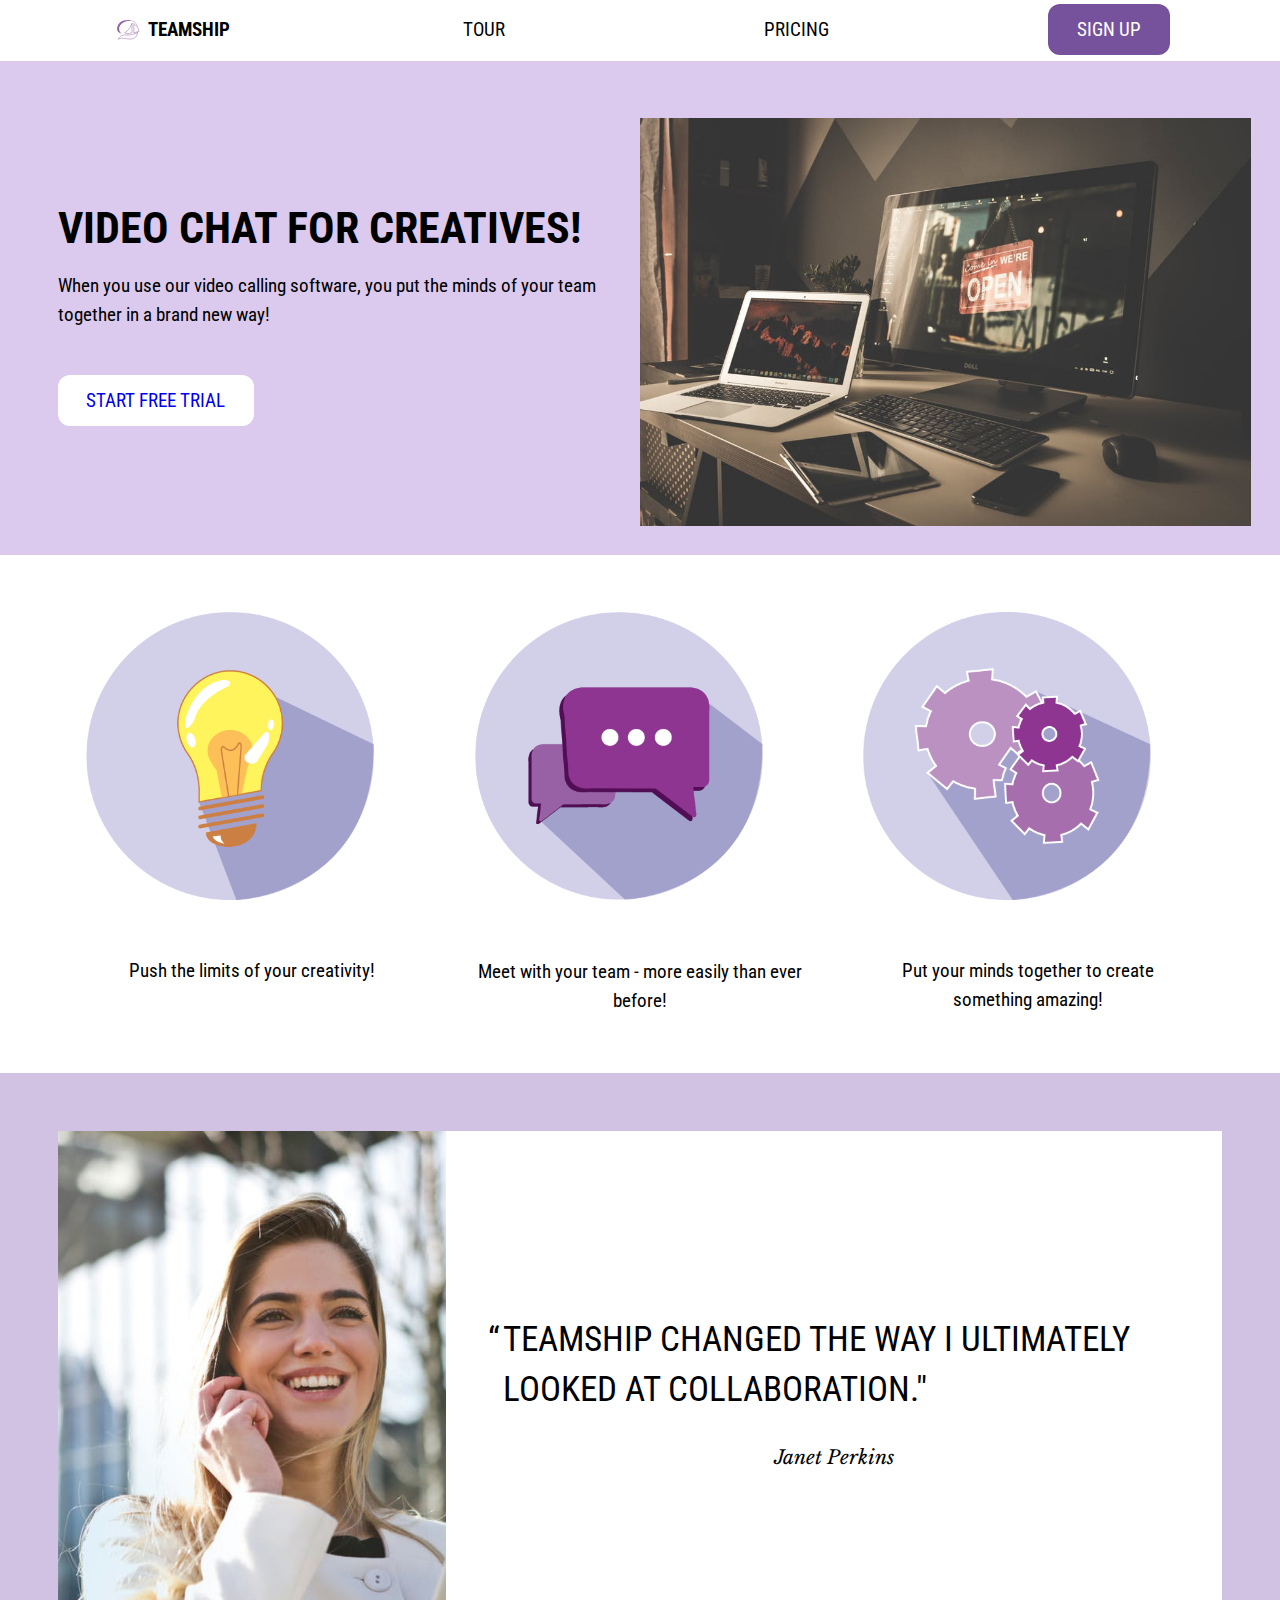
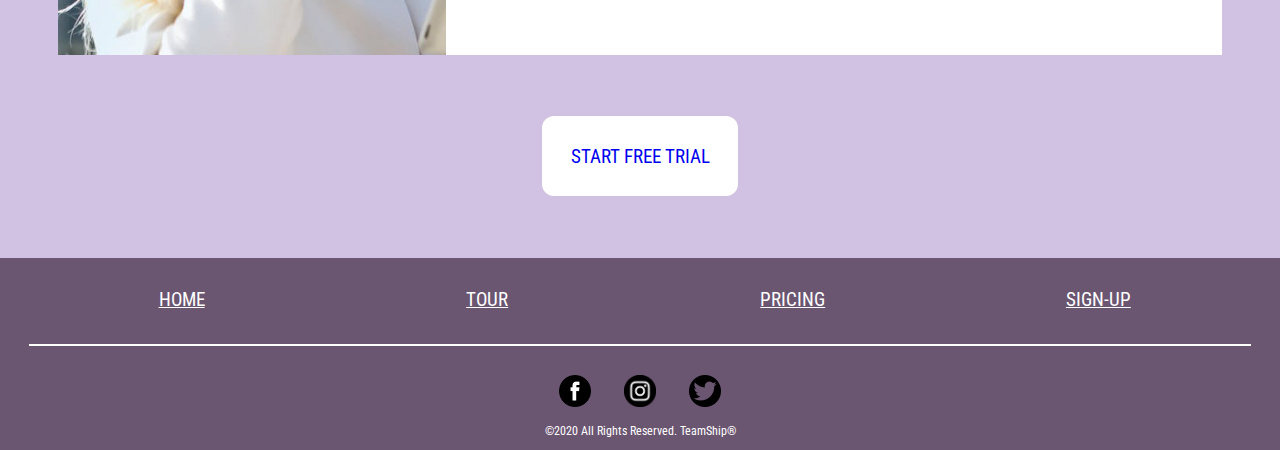
==== commit ef4594e4: "Fix error with repeating id" ====
--- a/index.html
+++ b/index.html
@@ -41,7 +41,7 @@
       </ul>
     </nav>
 
-    <nav id="nav" role="navigation" class="mobile island-1-2">
+    <nav id="mobile-nav" role="navigation" class="mobile island-1-2">
       <a href="index.html">
         <i class="icon i-48">
           <img class="img-flex" src="icons/logo.svg" alt="Purple boat logo">
--- a/css/main.css
+++ b/css/main.css
@@ -74,8 +74,16 @@
   border-radius: 12px;
 }
 
+a:focus {
+  outline: 5px solid #432D59;
+}
+
+footer a:focus {
+  outline: 5px solid #D1C1E2;
+}
+
 .sign-up {
-  background-color:#9064BD;
+  background-color:#77529C;
   color: #fff;
   border-radius: 12px;
   text-decoration: none;
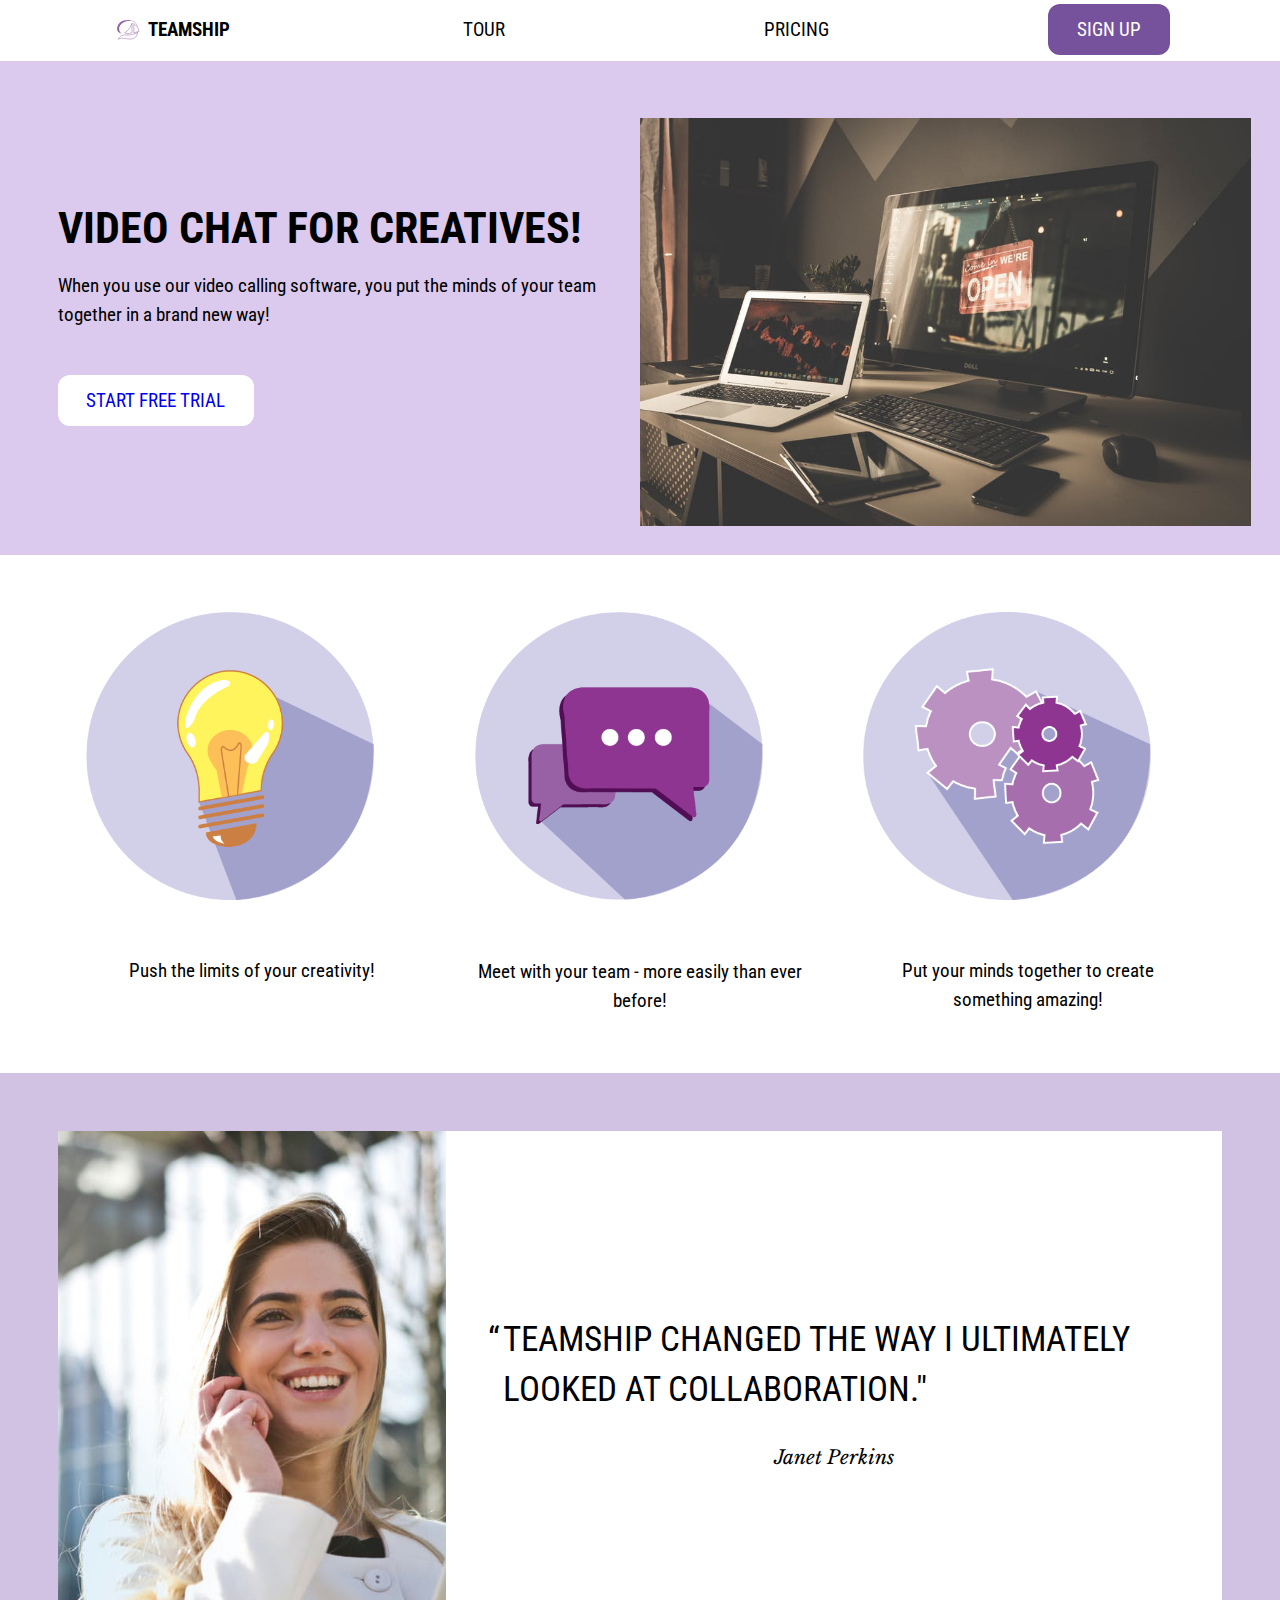
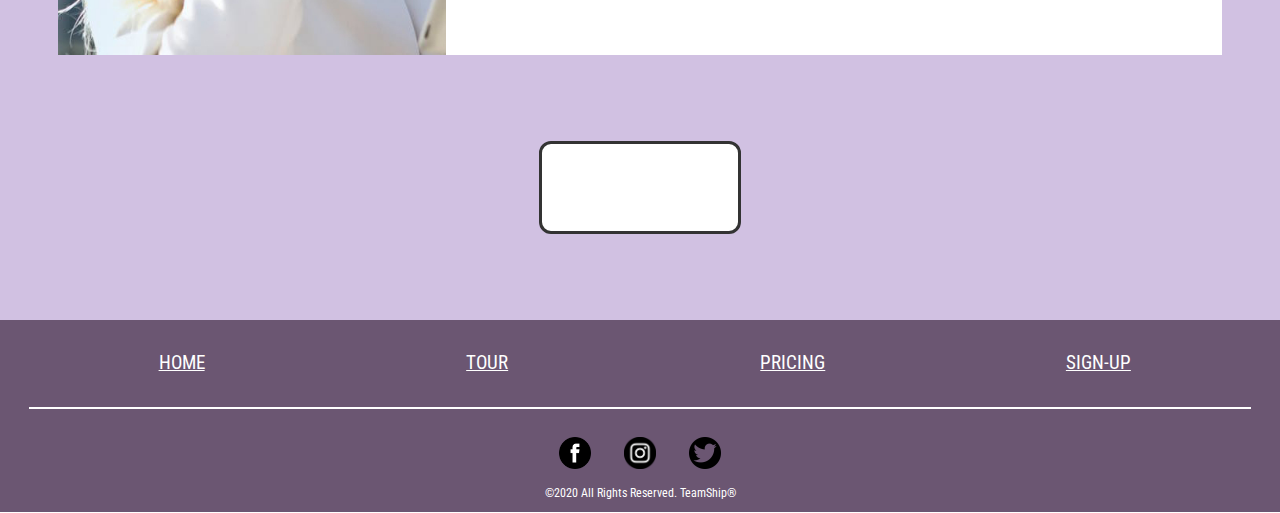
==== commit 7c3db480: "Fix errors with colour names and indentation" ====
--- a/index.html
+++ b/index.html
@@ -66,12 +66,12 @@
 
     <div role="banner" class="roboto banner island grid grid-middle">
       <div class="unit xs-1 s-1 m-1-2 pad-t gutter push">
-        <h1 class="text-upper pad-b-1-2 push-0 yotta">Video Chat for Creatives!</h2>
+        <h1 class="text-upper pad-b-1-2 push-0 yotta">Video Chat for Creatives!</h1>
         <p class="pad-b-2 push-0"> When you use our video calling software, you put the minds of your team together in a brand new way!</p>
         <a href="sign-up.html" class="banner-btn pad-b island-1-2 gutter">START FREE TRIAL</a>
       </div>
       <div class="unit xs-1 s-1 m-1-2 pad-t unit-content-center">
-        <img class="img-flex" src="images\home-banner.jpeg" alt="Computer screen beside laptop and tablet on a desk">
+        <img class="img-flex" src="images/home-banner.jpeg" alt="Computer screen beside laptop and tablet on a desk">
       </div>
     </div>
 
@@ -108,7 +108,7 @@
       </div>
 
       <div class="island text-center">
-        <a class="banner-btn island text-upper roboto" href="sign-up.html">Start Free Trial</a>
+        <a class="banner-btn btn island text-upper roboto" href="sign-up.html">Start Free Trial</a>
       </div>
     </article>
 
--- a/css/main.css
+++ b/css/main.css
@@ -7,7 +7,7 @@
 }
 
 .banner {
-  background-color: #DBCAED;
+  background-color: #dbcaed;
 }
 
 .nav-check {
@@ -19,13 +19,13 @@
   margin: auto;
   padding: 0;
   list-style-type: none;
-  background-color: #6B5672;
+  background-color: #6b5672;
   display: none;
 }
 
 .nav-drop a {
   display: block;
-  padding: 0.5em;
+  padding: .5em;
   color: #fff;
 }
 
@@ -45,7 +45,7 @@
 }
 
 .nav-drop a:hover {
-  background-color: #9064BD;
+  background-color: #9064bd;
 }
 
 .nav-check:checked ~ .nav-drop {
@@ -70,20 +70,20 @@
 }
 
 header nav a:hover {
-  background-color:#D1C1E2;
+  background-color: #d1c1e2;
   border-radius: 12px;
 }
 
 a:focus {
-  outline: 5px solid #432D59;
+  outline: 5px solid #432d59;
 }
 
 footer a:focus {
-  outline: 5px solid #D1C1E2;
+  outline: 5px solid #d1c1e2;
 }
 
 .sign-up {
-  background-color:#77529C;
+  background-color: #77529c;
   color: #fff;
   border-radius: 12px;
   text-decoration: none;
@@ -91,7 +91,7 @@
 }
 
 .sign-up:hover {
-  background-color:#432D59;
+  background-color: #432d59;
 }
 
 .banner-btn {
@@ -102,7 +102,7 @@
 }
 
 .banner-btn:hover {
-  background-color:#9064BD;
+  background-color: #9064bd;
   color: #fff;
 }
 
@@ -116,15 +116,15 @@
 }
 
 .form h1, .banner h2 {
-  color: #432D59;
+  color: #432d59;
 }
 
 article {
-  background-color: #D1C1E2;
+  background-color: #d1c1e2;
 }
 
 section h2 {
-  color: #B37540;
+  color: #b37540;
 }
 
 .quote {
@@ -137,7 +137,7 @@
 }
 
 .check-list ul {
-     list-style-type: '\2713';
+  list-style-type: "\2713";
 }
 
 .corner-photo img {
@@ -148,9 +148,9 @@
   border: 5px solid #fff;
 }
 
-table , th, tr, td {
+table, th, tr, td {
   border-collapse: collapse;
-  border: 1px solid #432D59;
+  border: 1px solid #432d59;
 }
 
 table {
@@ -158,7 +158,7 @@
 }
 
 .special-row {
-  background-color: #EADFF5;
+  background-color: #eadff5;
   border-style: hidden;
 }
 
@@ -175,7 +175,7 @@
 }
 
 footer {
- background-color: #6B5672;
+  background-color: #6b5672;
 }
 
 footer nav a, footer p {
@@ -186,9 +186,8 @@
   text-decoration: underline;
 }
 
-footer nav a:hover{
-  color: #D1C1E2;
-
+footer nav a:hover {
+  color: #d1c1e2;
 }
 
 hr {
@@ -196,6 +195,7 @@
 }
 
 @media only screen and (min-width: 38em) {
+
   .mobile {
     display: none;
   }
@@ -213,7 +213,6 @@
     align-items: center;
   }
 
-
   footer {
     height: 10em;
   }
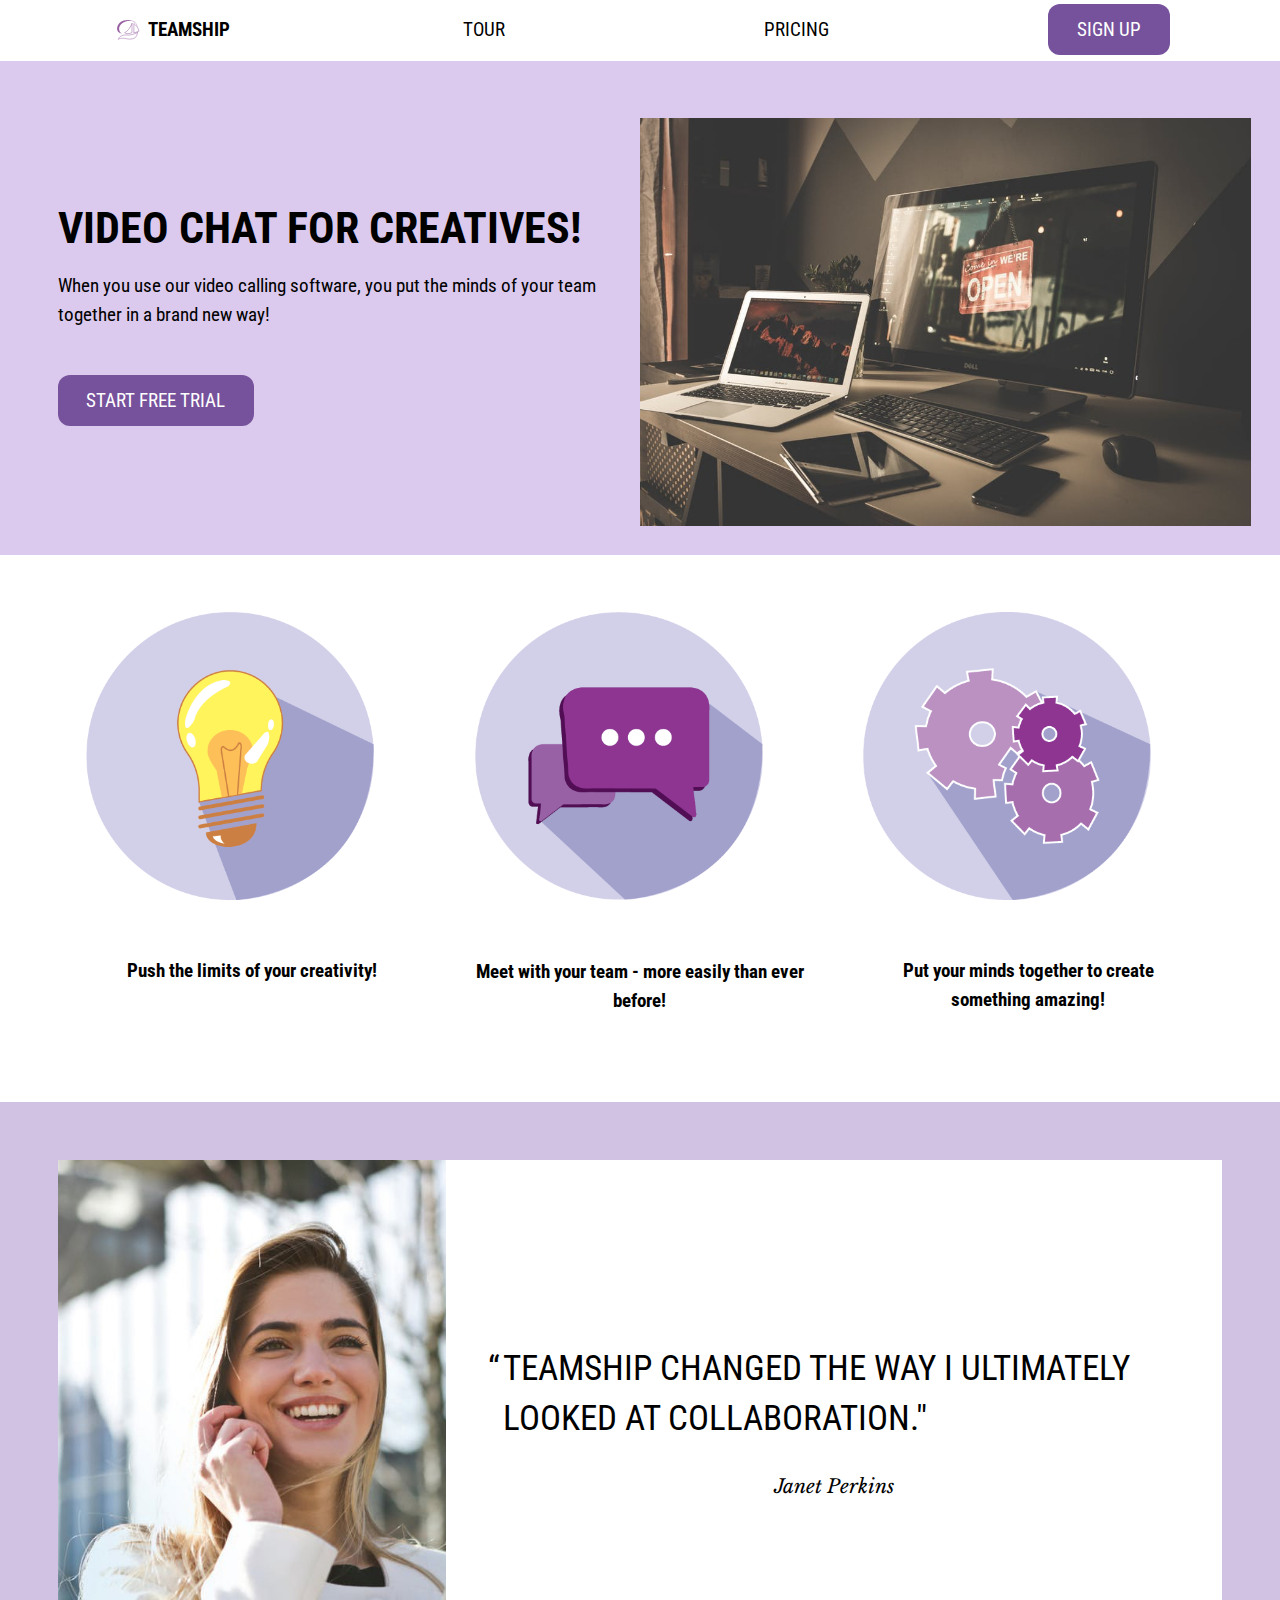
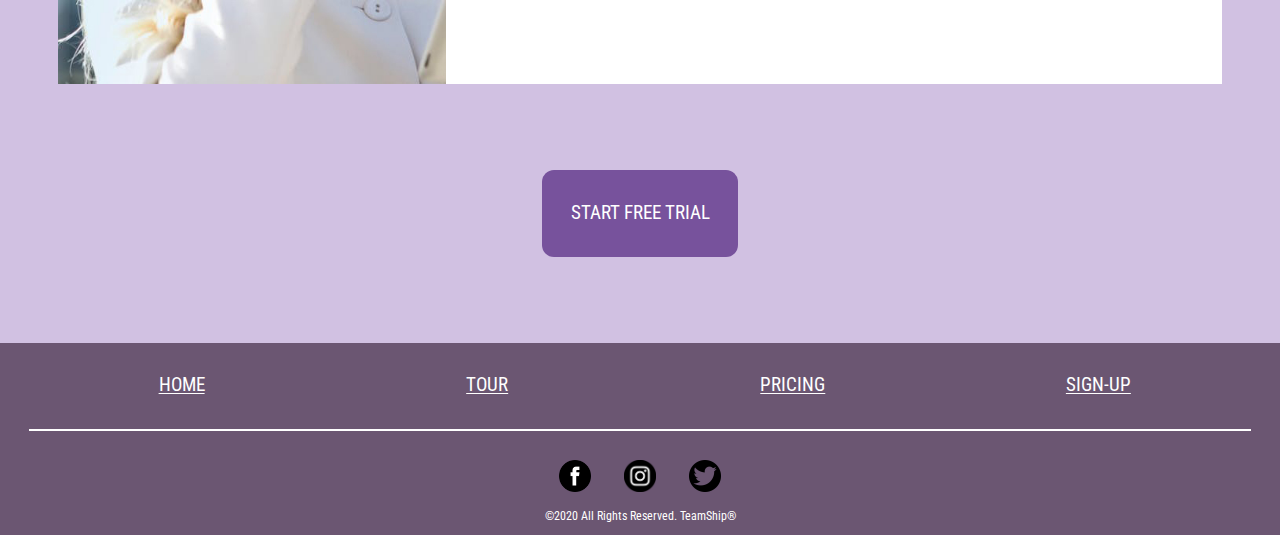
==== commit 288e18ed: "Fix role placement and button classes" ====
--- a/index.html
+++ b/index.html
@@ -18,53 +18,53 @@
     <li><a href="#quote">Jump to testimonial</a></li>
   </ul>
 
-  <header>
-    <nav id="nav" role="navigation" class="roboto large-nav island-1-2">
-      <ul class="list-group-inline grid grid-middle text-center">
-        <li class="unit m-1-4">
-          <a class="island-1-2" href="index.html">
-            <i class="icon i-32">
-              <img class="img-flex" src="icons/logo.svg" alt="Purple boat logo">
-            </i>
-            <span class="icon-label text-left bold">TEAMSHIP</span>
-          </a>
-        </li>
-        <li class="unit m-1-4">
-          <a class="island-1-2" href="tour.html">TOUR</a>
-        </li>
-        <li class="unit m-1-4">
-          <a  class="island-1-2" href="tour.html#pricing">PRICING</a>
-        </li>
-        <li class="unit m-1-4">
-          <a class="sign-up island-1-2 gutter" href="sign-up.html">SIGN UP</a>
-        </li>
-      </ul>
-    </nav>
+  <nav id="nav" role="navigation" class="roboto large-nav island-1-2">
+    <ul class="list-group-inline grid grid-middle text-center">
+      <li class="unit m-1-4">
+        <a class="island-1-2" href="index.html">
+          <i class="icon i-32">
+            <img class="img-flex" src="icons/logo.svg" alt="Purple boat logo">
+          </i>
+          <span class="icon-label text-left bold">TEAMSHIP</span>
+        </a>
+      </li>
+      <li class="unit m-1-4">
+        <a class="island-1-2" href="tour.html">TOUR</a>
+      </li>
+      <li class="unit m-1-4">
+        <a  class="island-1-2" href="tour.html#pricing">PRICING</a>
+      </li>
+      <li class="unit m-1-4">
+        <a class="sign-up island-1-2 gutter" href="sign-up.html">SIGN UP</a>
+      </li>
+    </ul>
+  </nav>
 
-    <nav id="mobile-nav" role="navigation" class="mobile island-1-2">
-      <a href="index.html">
-        <i class="icon i-48">
-          <img class="img-flex" src="icons/logo.svg" alt="Purple boat logo">
-        </i>
-      </a>
+  <nav id="mobile-nav" class="mobile island-1-2">
+    <a href="index.html">
+      <i class="icon i-48">
+        <img class="img-flex" src="icons/logo.svg" alt="Purple boat logo">
+      </i>
+    </a>
 
-      <input type="checkbox" class="nav-check" id="nav-check">
-      <label class="nav-label" for="nav-check">
-        <img class= "nav-open pad-t-1-2" src="icons/nav-open.svg" alt="Open Navigation">
-        <img class="nav-close pad-t-1-2" src="icons/nav-closed.svg" alt="Close Navigation">
-       </label>
+    <input type="checkbox" class="nav-check" id="nav-check">
+    <label class="nav-label" for="nav-check">
+      <img class="nav-open pad-t-1-2" src="icons/nav-open.svg" alt="Open Navigation">
+      <img class="nav-close pad-t-1-2" src="icons/nav-closed.svg" alt="Close Navigation">
+     </label>
 
-      <ul class="nav-drop list-group">
-        <li class="roboto text-center">
-          <a href="index.html">Home</a>
-          <a href="tour.html">Tour</a>
-          <a href="tour.html#pricing">Pricing</a>
-          <a href="sign-up.html">Sign Up</a>
-        </li>
-      </ul>
-    </nav>
+    <ul class="nav-drop list-group">
+      <li class="roboto text-center">
+        <a href="index.html">Home</a>
+        <a href="tour.html">Tour</a>
+        <a href="tour.html#pricing">Pricing</a>
+        <a href="sign-up.html">Sign Up</a>
+      </li>
+    </ul>
+  </nav>
 
-    <div role="banner" class="roboto banner island grid grid-middle">
+  <header role="banner">
+    <div class="roboto banner island grid grid-middle">
       <div class="unit xs-1 s-1 m-1-2 pad-t gutter push">
         <h1 class="text-upper pad-b-1-2 push-0 yotta">Video Chat for Creatives!</h1>
         <p class="pad-b-2 push-0"> When you use our video calling software, you put the minds of your team together in a brand new way!</p>
@@ -74,7 +74,6 @@
         <img class="img-flex" src="images/home-banner.jpeg" alt="Computer screen beside laptop and tablet on a desk">
       </div>
     </div>
-
   </header>
 
   <main id="main" role="main">
@@ -82,17 +81,17 @@
     <div class="grid gutter-2 pad-t pad-b icons">
       <div class="unit xs-1 s-1 m-1-3 l-1-3 island">
         <img class="gutter-2 pad-t img-flex push-2" src="images/lightbulb.png" alt="Lightbulb illustrative icon">
-        <p class="roboto text-center push-0">Push the limits of your creativity!</p>
+        <h2 class="roboto text-center push-0 kilo">Push the limits of your creativity!</p>
       </div>
 
       <div class="unit xs-1 s-1 m-1-3 l-1-3 island">
         <img class="gutter-2 pad-t img-flex push-2"  src="images/speech.png" alt="Purple speech bubbles illustrative icon">
-        <p class="roboto text-center push-0">Meet with your team - more easily than ever before!</p>
+        <h2 class="roboto text-center push-0 kilo">Meet with your team - more easily than ever before!</p>
       </div>
 
       <div class="unit xs-1 s-1 m-1-3 l-1-3 island">
         <img class="gutter-2 pad-t img-flex push-2" src="images/cogs.png" alt="Purple cogs illustrative icon">
-        <p class="roboto text-center push-0 wrapper">Put your minds together to create something amazing!</p>
+        <h2 class="roboto text-center push-0 wrapper kilo">Put your minds together to create something amazing!</p>
       </div>
     </div>
 
--- a/css/main.css
+++ b/css/main.css
@@ -96,9 +96,11 @@
 
 .banner-btn {
   margin-right: auto;
-  background-color: #fff;
+  background-color: #77529c;
+  color: #fff;
   border-radius: 12px;
   text-decoration: none;
+  border: 0;
 }
 
 .banner-btn:hover {
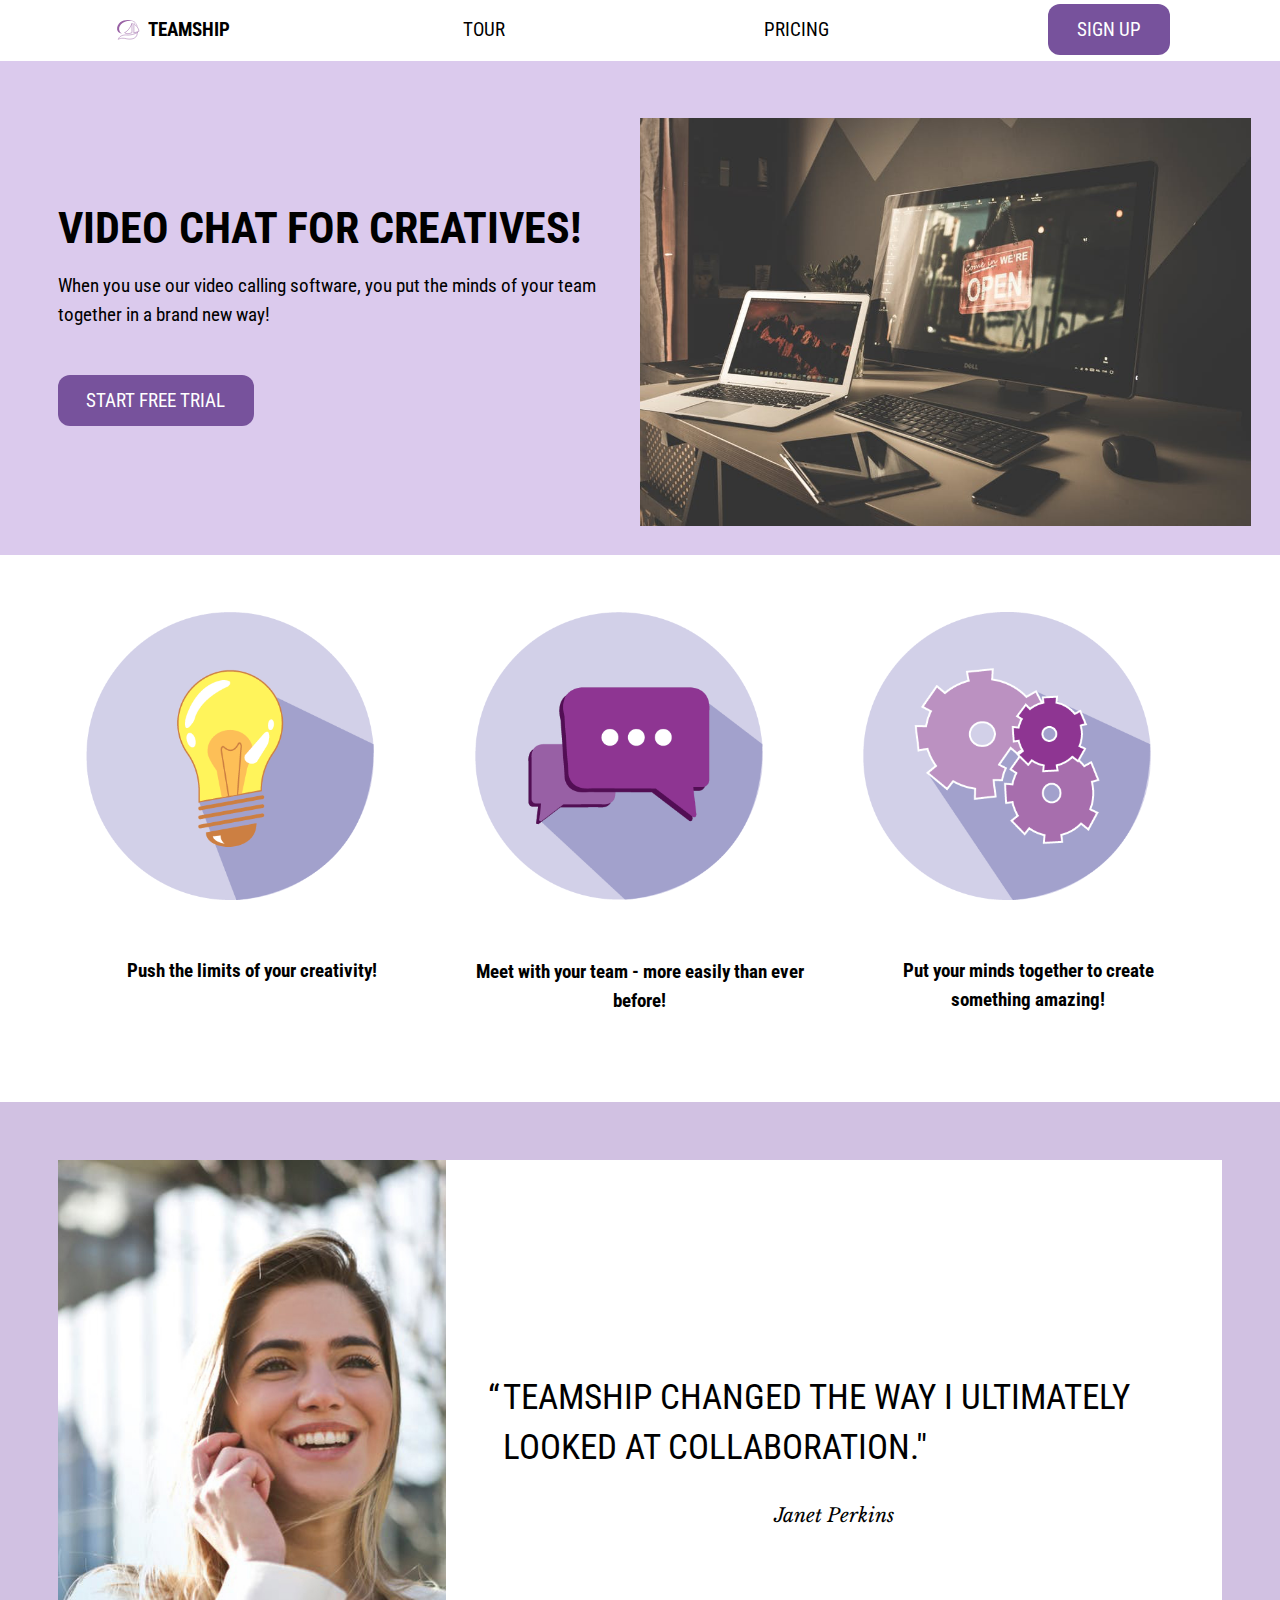
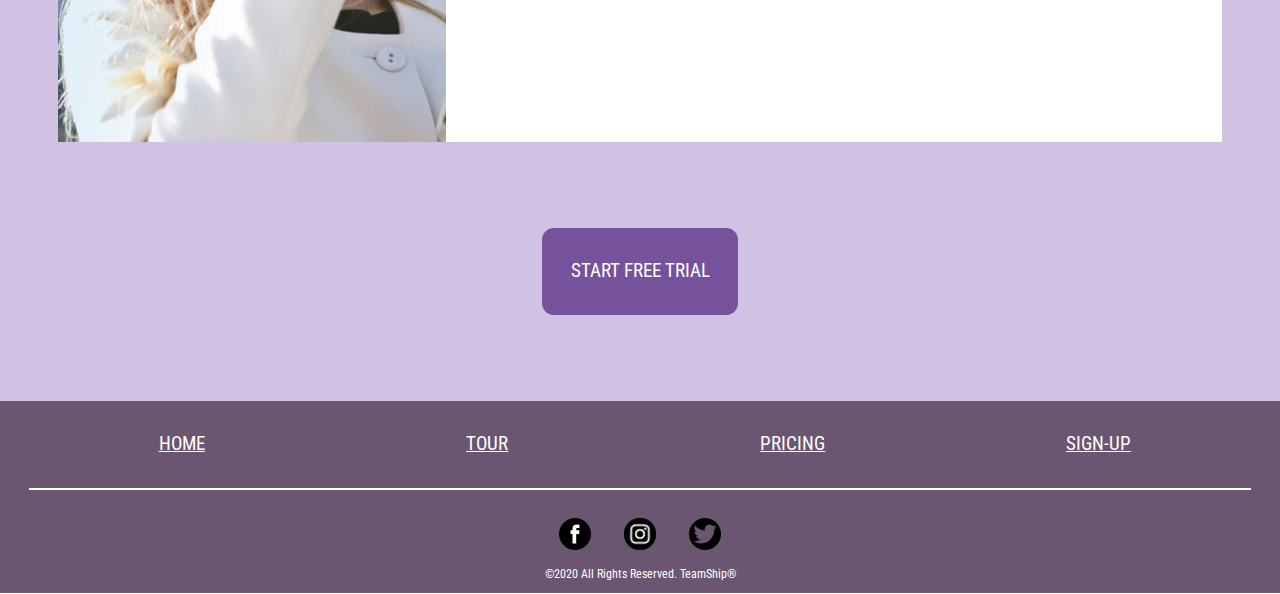
==== commit 5a43045f: "Embed testimonial photo" ====
--- a/index.html
+++ b/index.html
@@ -98,7 +98,9 @@
     <article id="quote" class="island-2">
       <div class="grid push-2">
         <div class="unit xs-1 m-1-3 unit-content-distribute crop">
-          <img class="img-flex crop content-fill testimonial-img"  src="images/quote-person.jpeg" alt="Woman talking on phone">
+          <div class="embed embed-2by3 height-full">
+            <img class="img-flex crop content-fill testimonial-img embed-item"  src="images/quote-person.jpeg" alt="Woman talking on phone">
+          </div>
         </div>
         <div class="unit-content-center-vertical quote unit xs-1 m-2-3 island-2">
           <p class="roboto text-upper exa"><span class="hang-punc">“</span>Teamship changed the way I ultimately looked at collaboration."</p>
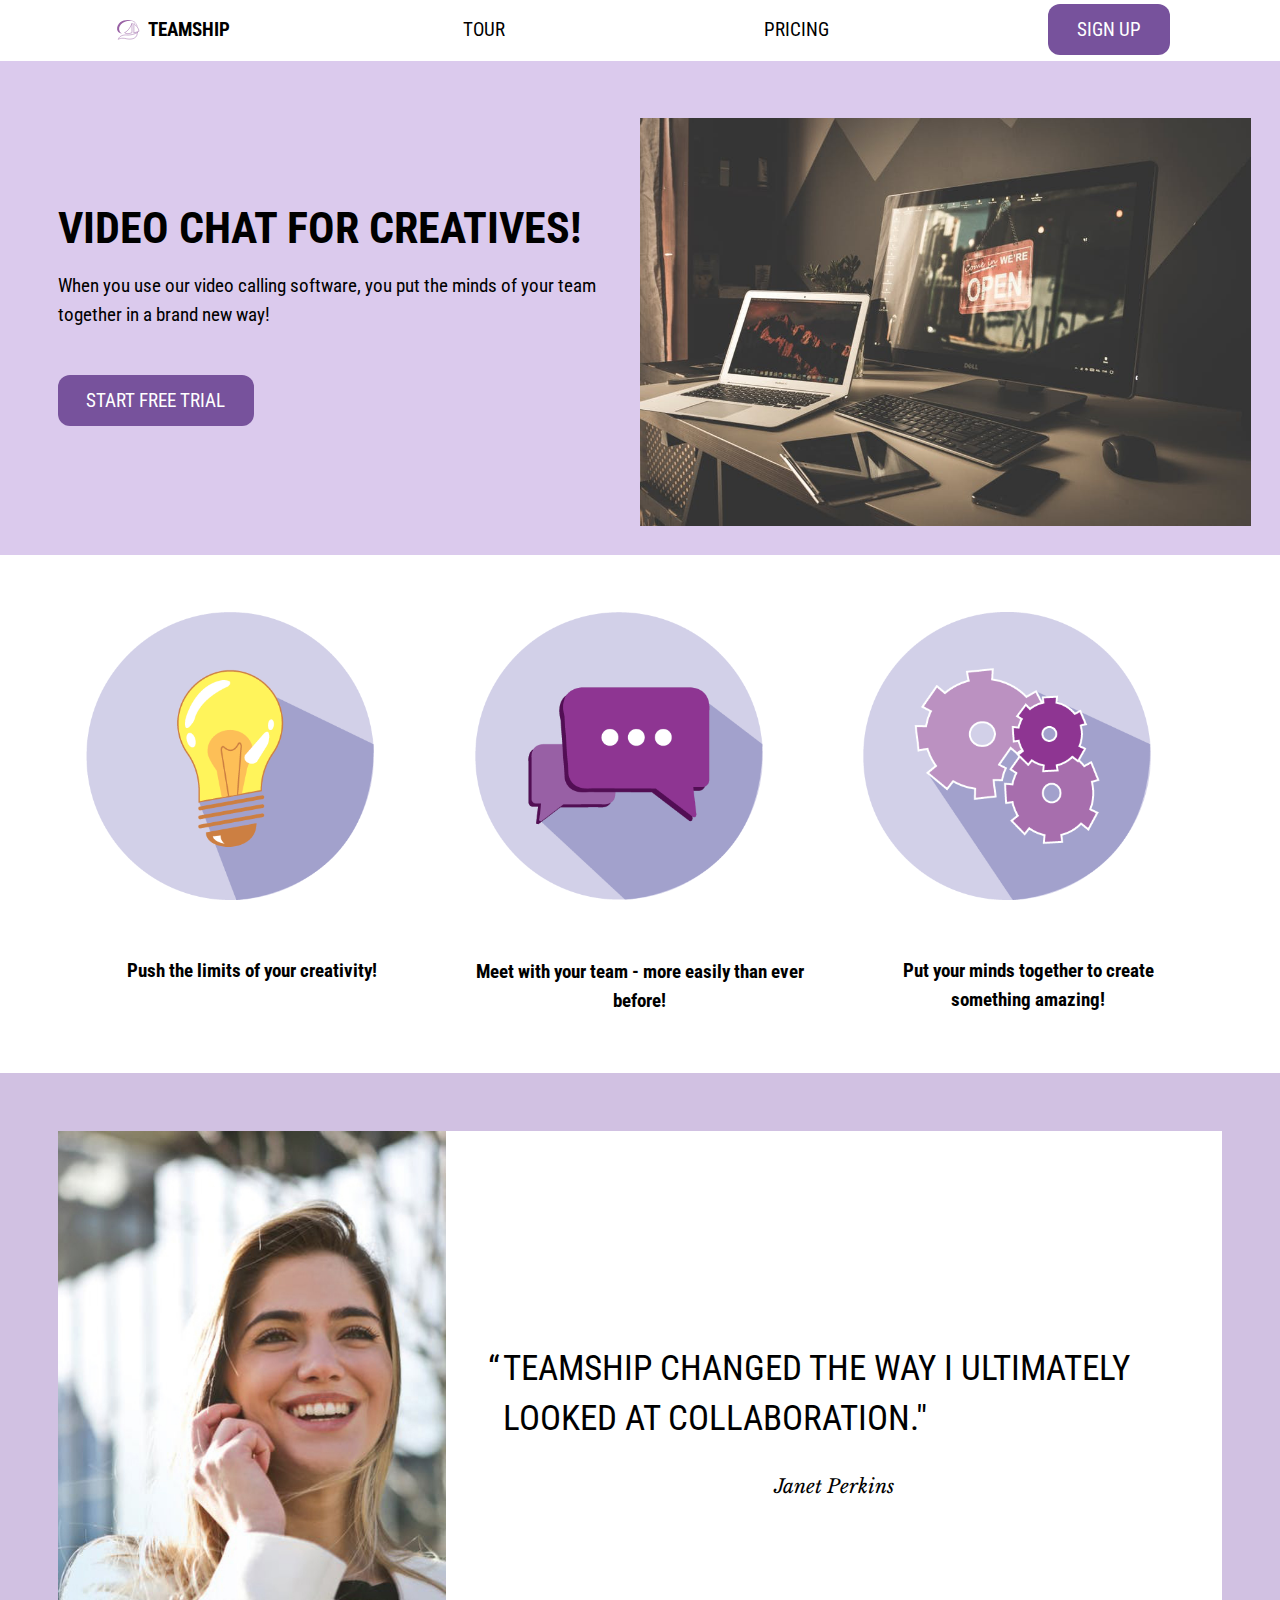
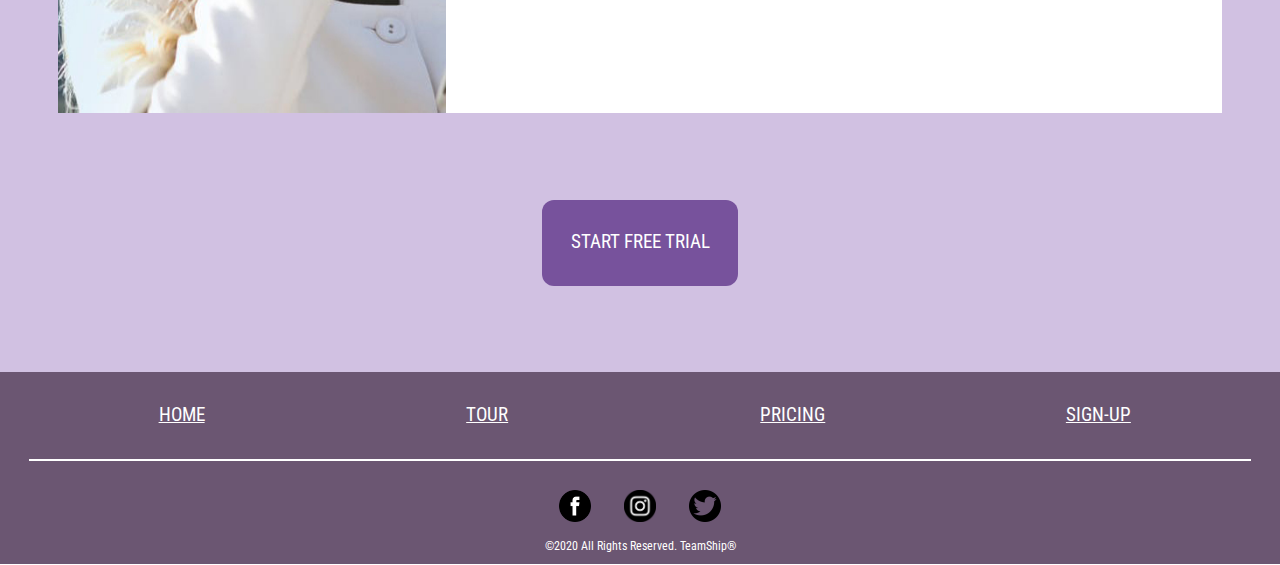
==== commit fcf9d8a9: "Fix header position" ====
--- a/index.html
+++ b/index.html
@@ -18,52 +18,53 @@
     <li><a href="#quote">Jump to testimonial</a></li>
   </ul>
 
-  <nav id="nav" role="navigation" class="roboto large-nav island-1-2">
-    <ul class="list-group-inline grid grid-middle text-center">
-      <li class="unit m-1-4">
-        <a class="island-1-2" href="index.html">
-          <i class="icon i-32">
-            <img class="img-flex" src="icons/logo.svg" alt="Purple boat logo">
-          </i>
-          <span class="icon-label text-left bold">TEAMSHIP</span>
-        </a>
-      </li>
-      <li class="unit m-1-4">
-        <a class="island-1-2" href="tour.html">TOUR</a>
-      </li>
-      <li class="unit m-1-4">
-        <a  class="island-1-2" href="tour.html#pricing">PRICING</a>
-      </li>
-      <li class="unit m-1-4">
-        <a class="sign-up island-1-2 gutter" href="sign-up.html">SIGN UP</a>
-      </li>
-    </ul>
-  </nav>
+  <header role="banner">
 
-  <nav id="mobile-nav" class="mobile island-1-2">
-    <a href="index.html">
-      <i class="icon i-48">
-        <img class="img-flex" src="icons/logo.svg" alt="Purple boat logo">
-      </i>
-    </a>
+    <nav id="nav" role="navigation" class="roboto large-nav island-1-2">
+      <ul class="list-group-inline grid grid-middle text-center">
+        <li class="unit m-1-4">
+          <a class="island-1-2" href="index.html">
+            <i class="icon i-32">
+              <img class="img-flex" src="icons/logo.svg" alt="Purple boat logo">
+            </i>
+            <span class="icon-label text-left bold">TEAMSHIP</span>
+          </a>
+        </li>
+        <li class="unit m-1-4">
+          <a class="island-1-2" href="tour.html">TOUR</a>
+        </li>
+        <li class="unit m-1-4">
+          <a class="island-1-2" href="tour.html#pricing">PRICING</a>
+        </li>
+        <li class="unit m-1-4">
+          <a class="sign-up island-1-2 gutter" href="sign-up.html">SIGN UP</a>
+        </li>
+      </ul>
+    </nav>
 
-    <input type="checkbox" class="nav-check" id="nav-check">
-    <label class="nav-label" for="nav-check">
-      <img class="nav-open pad-t-1-2" src="icons/nav-open.svg" alt="Open Navigation">
-      <img class="nav-close pad-t-1-2" src="icons/nav-closed.svg" alt="Close Navigation">
-     </label>
+    <nav id="mobile-nav" class="mobile island-1-2">
+      <a href="index.html">
+        <i class="icon i-48">
+          <img class="img-flex" src="icons/logo.svg" alt="Purple boat logo">
+        </i>
+      </a>
 
-    <ul class="nav-drop list-group">
-      <li class="roboto text-center">
-        <a href="index.html">Home</a>
-        <a href="tour.html">Tour</a>
-        <a href="tour.html#pricing">Pricing</a>
-        <a href="sign-up.html">Sign Up</a>
-      </li>
-    </ul>
-  </nav>
+      <input type="checkbox" class="nav-check" id="nav-check">
+      <label class="nav-label" for="nav-check">
+        <img class="nav-open pad-t-1-2" src="icons/nav-open.svg" alt="Open Navigation">
+        <img class="nav-close pad-t-1-2" src="icons/nav-closed.svg" alt="Close Navigation">
+       </label>
 
-  <header role="banner">
+      <ul class="nav-drop list-group">
+        <li class="roboto text-center">
+          <a href="index.html">Home</a>
+          <a href="tour.html">Tour</a>
+          <a href="tour.html#pricing">Pricing</a>
+          <a href="sign-up.html">Sign Up</a>
+        </li>
+      </ul>
+    </nav>
+
     <div class="roboto banner island grid grid-middle">
       <div class="unit xs-1 s-1 m-1-2 pad-t gutter push">
         <h1 class="text-upper pad-b-1-2 push-0 yotta">Video Chat for Creatives!</h1>
@@ -81,17 +82,17 @@
     <div class="grid gutter-2 pad-t pad-b icons">
       <div class="unit xs-1 s-1 m-1-3 l-1-3 island">
         <img class="gutter-2 pad-t img-flex push-2" src="images/lightbulb.png" alt="Lightbulb illustrative icon">
-        <h2 class="roboto text-center push-0 kilo">Push the limits of your creativity!</p>
+        <h2 class="roboto text-center push-0 kilo">Push the limits of your creativity!</h2>
       </div>
 
       <div class="unit xs-1 s-1 m-1-3 l-1-3 island">
-        <img class="gutter-2 pad-t img-flex push-2"  src="images/speech.png" alt="Purple speech bubbles illustrative icon">
-        <h2 class="roboto text-center push-0 kilo">Meet with your team - more easily than ever before!</p>
+        <img class="gutter-2 pad-t img-flex push-2" src="images/speech.png" alt="Purple speech bubbles illustrative icon">
+        <h2 class="roboto text-center push-0 kilo">Meet with your team - more easily than ever before!</h2>
       </div>
 
       <div class="unit xs-1 s-1 m-1-3 l-1-3 island">
         <img class="gutter-2 pad-t img-flex push-2" src="images/cogs.png" alt="Purple cogs illustrative icon">
-        <h2 class="roboto text-center push-0 wrapper kilo">Put your minds together to create something amazing!</p>
+        <h2 class="roboto text-center push-0 wrapper kilo">Put your minds together to create something amazing!</h2>
       </div>
     </div>
 
@@ -99,7 +100,7 @@
       <div class="grid push-2">
         <div class="unit xs-1 m-1-3 unit-content-distribute crop">
           <div class="embed embed-2by3 height-full">
-            <img class="img-flex crop content-fill testimonial-img embed-item"  src="images/quote-person.jpeg" alt="Woman talking on phone">
+            <img class="img-flex crop content-fill testimonial-img embed-item" src="images/quote-person.jpeg" alt="Woman talking on phone">
           </div>
         </div>
         <div class="unit-content-center-vertical quote unit xs-1 m-2-3 island-2">
--- a/css/type.css
+++ b/css/type.css
@@ -1,6 +1,6 @@
 /*
   Typografier || Code released under the UNLICENSE
-  https://typografier.web-dev.tools/#0,100,1.3,1.067,1;38,110,1.4,1.125,1;60,120,1.5,1.125,1;90,130,1.5,1.125,1
+  https://typografier.web-dev.tools/#0,100,1.3,1.067,0;38,110,1.4,1.125,1;60,120,1.5,1.125,1;90,130,1.5,1.125,1
 */
 
 html {
@@ -259,32 +259,12 @@
   line-height: 1.3rem;
 }
 
-ul,
+ul {
+  padding-left: 1em;
+}
+
 ol {
-  padding-left: 0;
-}
-
-ul ul,
-ol ul {
-  padding-left: 1em;
-}
-
-ol ol,
-ul ol {
   padding-left: 1.6em;
-}
-
-.hang-punc {
-  float: left;
-  margin-left: -1.4em;
-  text-align: right;
-  width: 1.3em;
-}
-
-table {
-  margin-left: -.325rem;
-  margin-right: -.325rem;
-  width: calc(100% + .325rem + .325rem);
 }
 
 input,
